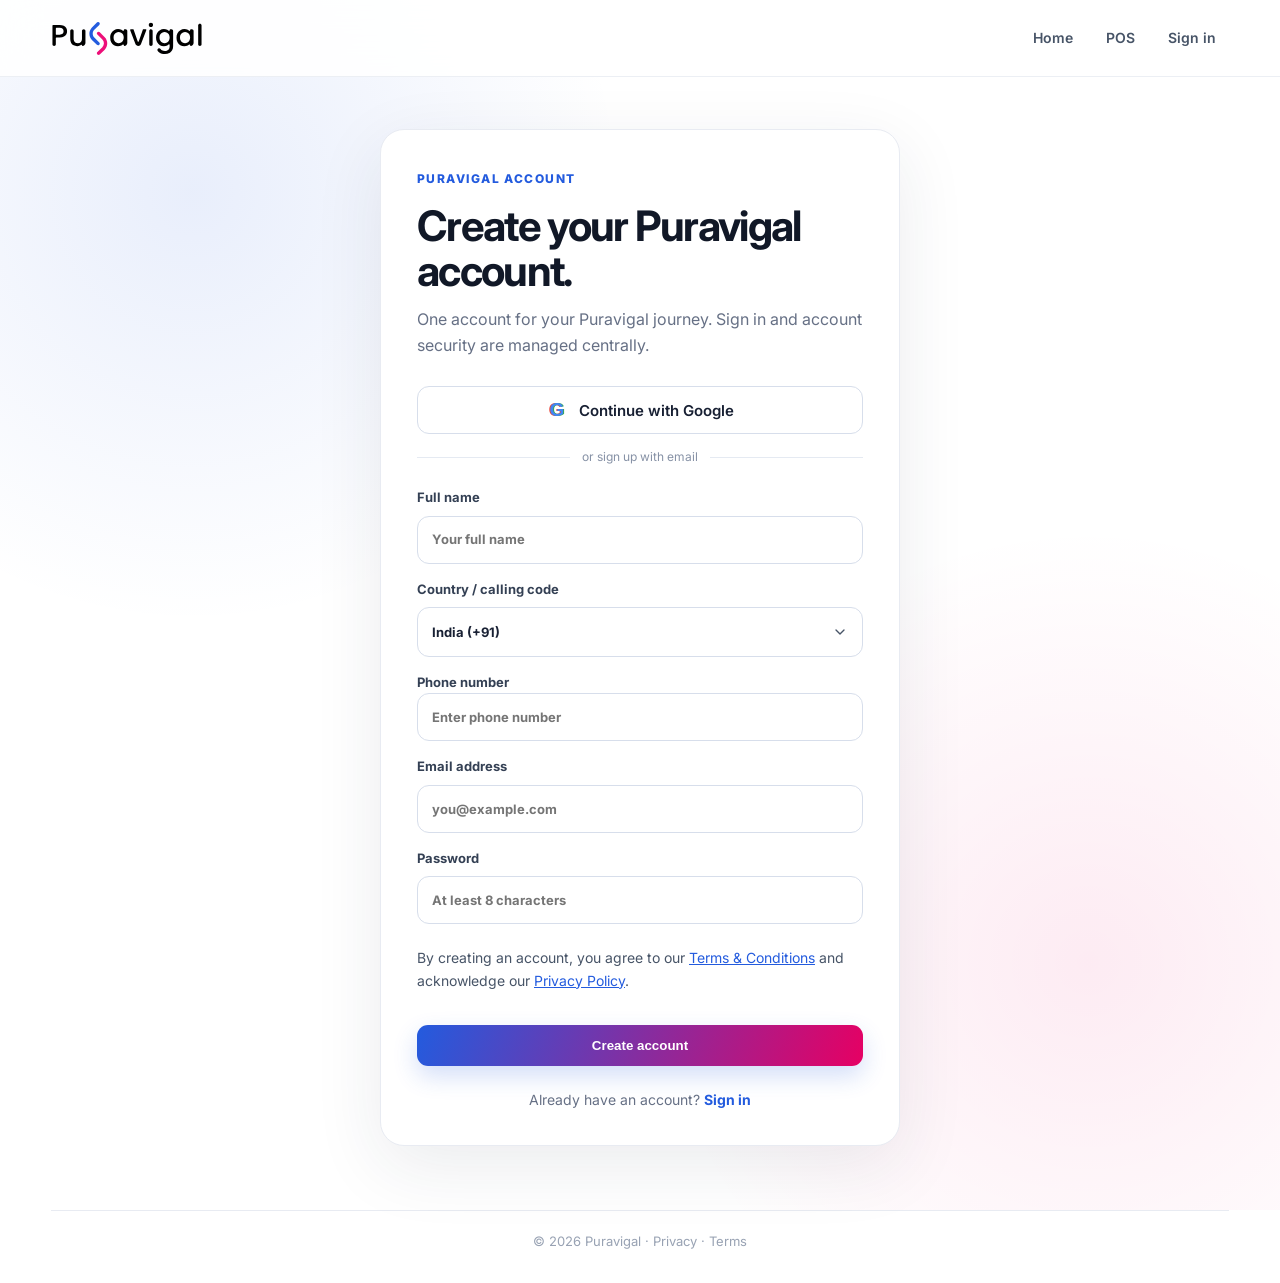
==== signup.html @ 96eb3c9d "initial commit" ====
<!doctype html>
<html lang="en-IN">
<head>
<meta charset="utf-8"><meta name="viewport" content="width=device-width,initial-scale=1">
<title>Create a Puravigal Account | Sign up</title>
<meta name="description" content="Create your Puravigal account to get started with Puravigal products.">
<meta name="robots" content="noindex,follow">
<link rel="canonical" href="https://www.puravigal.com/signup.html">
<link rel="icon" href="images/fav/favicon.ico"><link rel="stylesheet" href="css/site.css?v=20261017-signup-ui-4">
<style>
/* Signup form control consistency and accessible validation */
.auth-card #signup-form input:not([type="checkbox"]),
.auth-card #signup-form select,
.auth-card #verify-panel input:not([type="checkbox"]) {
  display:block;width:100%;max-width:100%;min-width:0;box-sizing:border-box;
  min-height:48px;padding:12px 14px;border:1px solid #d7deeb;border-radius:12px;
  background:#fff;color:#182033;font:inherit;line-height:1.4;
}
.auth-card #signup-form label:has(> input#phone-number){display:block;width:100%;min-width:0}.auth-card #signup-form label:has(> input#phone-number) input#phone-number{display:block!important;width:100%!important;max-width:100%!important;min-width:0!important;height:48px!important;min-height:48px!important;padding:12px 14px!important;border:1px solid #d7deeb!important;border-radius:12px!important;background:#fff!important;color:#182033!important;font:inherit!important;line-height:1.4!important;box-sizing:border-box!important;appearance:none;-webkit-appearance:none}
.auth-card #signup-form input[type="tel"] {appearance:none;-webkit-appearance:none;width:100%;height:48px;min-height:48px;padding:12px 14px;border:1px solid #d7deeb;border-radius:12px;font:inherit;box-sizing:border-box}
.auth-card #signup-form input:focus-visible,.auth-card #signup-form select:focus-visible,.auth-card #verify-panel input:focus-visible{outline:3px solid rgba(35,91,222,.2);outline-offset:1px;border-color:#235BDE}
.auth-card #signup-form input:invalid:not(:placeholder-shown){border-color:#d92d20}
.auth-card #signup-form .signup-legal-copy{font-size:14px;line-height:1.6;margin:8px 0 18px;color:#475467}.auth-card #signup-form .signup-legal-copy a{color:#235BDE;text-decoration:underline}
.auth-card #signup-form .check{display:flex;align-items:flex-start;gap:10px;line-height:1.55}
.auth-card #signup-form .check input[type="checkbox"]{flex:0 0 auto;width:17px;height:17px;margin-top:3px}
.auth-card #marketing-consent-row[hidden]{display:none!important}
.auth-card #form-message:empty{display:none}

/* Signup page layout and native dropdown repair */
.auth-shell{padding:52px 20px 64px!important;}
.auth-shell .auth-card{width:min(520px,100%)!important;max-width:520px!important;padding:34px 36px!important;border-radius:24px!important;}
.auth-card #signup-form{display:grid;gap:15px;width:100%;}
.auth-card #signup-form label{display:grid;gap:7px;width:100%;min-width:0;}
.auth-card #signup-form input:not([type="checkbox"]),
.auth-card #signup-form select,
.auth-card #verify-panel input{width:100%!important;max-width:100%!important;min-width:0!important;min-height:48px;box-sizing:border-box!important;}
.auth-card #signup-form select{
  display:block!important;height:50px!important;padding:12px 44px 12px 14px!important;
  border:1px solid #d7deeb!important;border-radius:12px!important;background-color:#fff!important;
  background-image:url("data:image/svg+xml,%3Csvg xmlns='http://www.w3.org/2000/svg' width='16' height='16' viewBox='0 0 24 24' fill='none' stroke='%23475467' stroke-width='2' stroke-linecap='round' stroke-linejoin='round'%3E%3Cpath d='m6 9 6 6 6-6'/%3E%3C/svg%3E")!important;
  background-repeat:no-repeat!important;background-position:right 14px center!important;background-size:16px 16px!important;
  appearance:none!important;-webkit-appearance:none!important;color:#182033!important;font:inherit!important;line-height:1.4!important;cursor:pointer;
}
.auth-card #signup-form select:focus-visible{outline:3px solid rgba(35,91,222,.2);outline-offset:1px;border-color:#235BDE!important;}
.auth-card #signup-form input:focus-visible,.auth-card #verify-panel input:focus-visible{outline:3px solid rgba(35,91,222,.2);outline-offset:1px;border-color:#235BDE!important;}
.auth-card #verify-panel{width:100%;min-width:0;}
.auth-card #verify-panel button{width:100%;min-height:48px;box-sizing:border-box;}
@media(max-width:600px){.auth-shell{padding:28px 14px 40px!important;}.auth-shell .auth-card{padding:26px 20px!important;border-radius:20px!important;}.auth-card h1{font-size:36px!important;}}


/* Signup async-action progress feedback */
.signup-loading-overlay{position:fixed;inset:0;z-index:10000;display:grid;place-items:center;padding:20px;background:rgba(13,25,45,.34);backdrop-filter:blur(3px)}
.signup-loading-card{display:flex;flex-direction:column;align-items:center;gap:12px;width:min(340px,100%);padding:28px 24px;border:1px solid #e5eaf4;border-radius:18px;background:#fff;box-shadow:0 24px 70px rgba(0,0,0,.18);text-align:center;color:#182033}
.signup-loading-card strong{font-size:16px;line-height:1.4}
.signup-loading-detail{font-size:13px;line-height:1.55;color:#667085}
.signup-spinner{display:inline-block;width:16px;height:16px;flex:0 0 16px;border:2px solid currentColor;border-right-color:transparent;border-radius:50%;animation:signup-spin .7s linear infinite;vertical-align:middle}
.signup-spinner-large{width:32px;height:32px;flex-basis:32px;border-width:3px;color:#315efb}
button[aria-busy="true"]{opacity:.88;cursor:wait}
button[aria-busy="true"] .signup-spinner{margin-right:9px}
@keyframes signup-spin{to{transform:rotate(360deg)}}
@media(prefers-reduced-motion:reduce){.signup-spinner{animation-duration:1.6s}}

.google-signup-wrap{display:grid;gap:13px;margin:18px 0 20px}.google-signup-button{display:flex;align-items:center;justify-content:center;gap:11px;width:100%;min-height:48px;padding:12px 16px;border:1px solid #d7deeb;border-radius:12px;background:#fff;color:#182033;font:inherit;font-weight:600;font-size:15px;line-height:1.3;text-decoration:none;box-sizing:border-box;transition:background .18s,border-color .18s}.google-signup-button:hover{background:#f8faff;border-color:#aebbd3}.google-signup-g{display:inline-flex;align-items:center;justify-content:center;width:22px;height:22px;font:800 19px Arial,sans-serif;color:#4285f4;text-shadow:1px 0 #34a853,-1px 0 #ea4335}.google-signup-divider{display:flex;align-items:center;gap:12px;color:#8792a6;font-size:12px}.google-signup-divider:before,.google-signup-divider:after{content:"";height:1px;flex:1;background:#e5eaf2}
</style>
</head>
<body class="auth-page">
<header class="site-header"><div class="container nav-wrap"><a class="brand" href="index.html"><img src="images/puravigal-black-logo.svg" alt="Puravigal" width="151"></a><nav><a href="index.html">Home</a><a href="pos/">POS</a><a href="https://accounts.puravigal.com/?mode=signin">Sign in</a></nav></div></header>
<main><section class="auth-shell"><div class="auth-card">
<span class="eyebrow">Puravigal account</span><h1 id="form-title">Create your Puravigal account.</h1>
<p class="auth-lead" id="form-description">One account for your Puravigal journey. Sign in and account security are managed centrally.</p>
<div id="form-message" role="status" aria-live="polite" class="form-note"></div>
<div class="google-signup-wrap">
<a class="google-signup-button" href="https://accounts.puravigal.com/?google_signup=1"><span class="google-signup-g" aria-hidden="true">G</span>Continue with Google</a>
<div class="google-signup-divider"><span>or sign up with email</span></div>
</div>
<form id="signup-form">
<label>Full name<input id="full-name" type="text" autocomplete="name" placeholder="Your full name" required minlength="2" maxlength="120"></label>
<label>Country / calling code<select id="country-code" autocomplete="tel-country-code" required><option value="+91" data-country="IN">India (+91)</option><option value="+1" data-country="US">United States (+1)</option><option value="+44" data-country="GB">United Kingdom (+44)</option><option value="+971" data-country="AE">United Arab Emirates (+971)</option><option value="+61" data-country="AU">Australia (+61)</option><option value="+65" data-country="SG">Singapore (+65)</option><option value="+60" data-country="MY">Malaysia (+60)</option><option value="+94" data-country="LK">Sri Lanka (+94)</option><option value="+880" data-country="BD">Bangladesh (+880)</option><option value="+977" data-country="NP">Nepal (+977)</option><option value="+966" data-country="SA">Saudi Arabia (+966)</option><option value="+974" data-country="QA">Qatar (+974)</option><option value="+49" data-country="DE">Germany (+49)</option><option value="+33" data-country="FR">France (+33)</option><option value="+81" data-country="JP">Japan (+81)</option><option value="+82" data-country="KR">South Korea (+82)</option><option value="+86" data-country="CN">China (+86)</option><option value="+27" data-country="ZA">South Africa (+27)</option></select></label>
<label>Phone number<input id="phone-number" type="tel" autocomplete="tel-national" inputmode="tel" placeholder="Enter phone number" required minlength="6" maxlength="18" pattern="[0-9 ()-]{6,18}"></label>
<label>Email address<input id="email" type="email" autocomplete="email" placeholder="you@example.com" required></label>
<label>Password<input id="password" type="password" autocomplete="new-password" placeholder="At least 8 characters" required minlength="8" maxlength="128"></label>
<p class="signup-legal-copy">By creating an account, you agree to our <a href="terms-and-conditions.html">Terms &amp; Conditions</a> and acknowledge our <a href="privacy-policy.html">Privacy Policy</a>.</p>
<label class="check" id="marketing-consent-row" hidden><input id="marketing-consent" type="checkbox"> Yes, I would like to receive marketing communications from Puravigal, its services, events and regional partners. This is optional and can be withdrawn at any time.</label>
<button class="btn primary auth-submit" type="submit" id="submit-button">Create account</button>
</form>
<div id="verify-panel" hidden>
<label>Email verification code<input id="otp" inputmode="numeric" autocomplete="one-time-code" maxlength="6" pattern="[0-9]{6}" placeholder="6-digit code" required></label>
<button class="btn primary auth-submit" id="verify-button" type="button">Verify email</button>
<button class="btn secondary auth-submit" id="resend-button" type="button">Resend code</button>
</div>
<p class="auth-switch">Already have an account? <a href="https://accounts.puravigal.com/?mode=signin">Sign in</a></p>
</div></section></main>
<footer><div class="container copyright">© 2026 Puravigal · <a href="privacy-policy.html">Privacy</a> · <a href="terms-and-conditions.html">Terms</a></div></footer>
<script>
(function(){
 const API="https://puravigal-accounts-api.onrender.com";
 const form=document.getElementById("signup-form"),msg=document.getElementById("form-message"),verify=document.getElementById("verify-panel"),submit=document.getElementById("submit-button");
 const email=document.getElementById("email"),country=document.getElementById("country-code"),phone=document.getElementById("phone-number");
 const marketingRow=document.getElementById("marketing-consent-row");
 const marketingCountries=new Set(["AT","BE","BG","HR","CY","CZ","DK","EE","FI","FR","DE","GR","HU","IS","IE","IT","LV","LI","LT","LU","MT","NL","NO","PL","PT","RO","SK","SI","ES","SE","GB"]);
 function updateCountryConsent(){const code=country.selectedOptions[0]?.dataset.country||"";marketingRow.hidden=!marketingCountries.has(code);if(marketingRow.hidden)document.getElementById("marketing-consent").checked=false;}
 country.addEventListener("change",updateCountryConsent);updateCountryConsent();
 email.addEventListener("input",()=>email.setCustomValidity(""));
 phone.addEventListener("input",()=>phone.setCustomValidity(""));
 function setLoading(button,label){
   if(button.dataset.loading==="1")return;
   button.dataset.loading="1";
   button.dataset.originalHtml=button.innerHTML;
   button.disabled=true;
   button.setAttribute("aria-busy","true");
   button.innerHTML='<span class="signup-spinner" aria-hidden="true"></span><span>'+label+'</span>';
   let overlay=document.getElementById("signup-loading-overlay");
   if(!overlay){
     overlay=document.createElement("div");overlay.id="signup-loading-overlay";overlay.className="signup-loading-overlay";
     overlay.setAttribute("role","status");overlay.setAttribute("aria-live","polite");
     overlay.innerHTML='<div class="signup-loading-card"><span class="signup-spinner signup-spinner-large" aria-hidden="true"></span><strong></strong><span class="signup-loading-detail">Please wait. This may take a few seconds.</span></div>';
     document.body.appendChild(overlay);
   }
   overlay.querySelector("strong").textContent=label;
 }
 function clearLoading(button){
   button.disabled=false;button.removeAttribute("aria-busy");button.dataset.loading="";
   if(button.dataset.originalHtml!==undefined){button.innerHTML=button.dataset.originalHtml;delete button.dataset.originalHtml;}
   document.getElementById("signup-loading-overlay")?.remove();
 }
 function note(text,error){
   msg.replaceChildren();
   msg.style.color=error?"#b42318":"#067647";
   if(error && /account with this email already exists/i.test(text)){
     msg.append(document.createTextNode("An account with this email already exists. "));
     const signIn=document.createElement("a");
     signIn.href="https://accounts.puravigal.com/?mode=signin";
     signIn.textContent="Sign in";
     const reset=document.createElement("a");
     reset.href="https://accounts.puravigal.com/?mode=reset";
     reset.textContent="reset your password";
     msg.append(signIn,document.createTextNode(" or "),reset,document.createTextNode("."));
     return;
   }
   msg.textContent=text;
 }
 // Clear stale success/error feedback as soon as the user edits the form.
 form.querySelectorAll("input,select").forEach(function(field){
   const clearMessage=function(){if(msg.textContent){msg.replaceChildren();msg.style.color="";}};
   field.addEventListener("input",clearMessage);
   field.addEventListener("change",clearMessage);
 });
 async function post(path,payload){const r=await fetch(API+path,{method:"POST",headers:{"Content-Type":"application/json"},body:JSON.stringify(payload)});const data=await r.json().catch(()=>({}));if(!r.ok)throw new Error((typeof data.error==="string"?data.error:data.error?.message)||data.message||"Something went wrong. Please try again.");return data;}
 form.addEventListener("submit",async e=>{e.preventDefault();
 phone.setCustomValidity("");const phoneDigits=phone.value.replace(/\D/g,"");
 if(!email.checkValidity()){email.reportValidity();return;}
 if(phoneDigits.length<6||phoneDigits.length>15){phone.setCustomValidity("Enter a valid phone number with 6–15 digits.");phone.reportValidity();return;}
 if(!form.reportValidity())return;
 setLoading(submit,"Creating your account…");try{await post("/api/auth/product-signup",{product:"puravigal",fullName:document.getElementById("full-name").value.trim(),countryCode:document.getElementById("country-code").value,countryName:document.getElementById("country-code").selectedOptions[0].textContent,phoneNumber:phone.value.trim(),marketingConsent:document.getElementById("marketing-consent").checked,email:email.value.trim(),password:document.getElementById("password").value});form.hidden=true;verify.hidden=false;document.getElementById("form-title").textContent="Verify your email";document.getElementById("form-description").textContent="Enter the 6-digit verification code sent to "+email.value.trim()+".";note("Verification code sent. Check your inbox and spam folder.");}catch(err){note(err.message,true);}finally{clearLoading(submit);}});
 document.getElementById("verify-button").addEventListener("click",async()=>{const b=document.getElementById("verify-button");setLoading(b,"Verifying your email…");try{await post("/api/auth/verify-email",{email:email.value.trim(),otp:document.getElementById("otp").value.trim()});note("Email verified. Continue to sign in.");window.location.replace("https://accounts.puravigal.com/?mode=signin&signup=complete");}catch(err){note(err.message,true);}finally{clearLoading(b);}});
 document.getElementById("resend-button").addEventListener("click",async()=>{const b=document.getElementById("resend-button");setLoading(b,"Sending verification code…");try{await post("/api/auth/resend-verification",{email:email.value.trim()});note("If verification is still needed, a new code has been sent.");}catch(err){note(err.message,true);}finally{clearLoading(b);}});
})();
</script>
</body></html>
---- css/site.css ----
@import url('https://fonts.googleapis.com/css2?family=Inter:wght@400;500;600;700;800&display=swap');
:root{--blue:#235BDE;--pink:#E60063;--ink:#111827;--muted:#667085;--line:#e8ebf2;--soft:#f8f9fc;--white:#fff;--gradient:linear-gradient(110deg,var(--blue),var(--pink));--shadow:0 18px 60px rgba(28,39,68,.08)}
*{box-sizing:border-box}html{scroll-behavior:smooth}body{margin:0;color:var(--ink);background:#fff;font-family:Inter,system-ui,sans-serif;line-height:1.65}a{color:inherit;text-decoration:none}img{max-width:100%;height:auto}.container{width:min(1180px,92%);margin:auto}.narrow{max-width:800px}.site-header{position:sticky;top:0;z-index:50;background:rgba(255,255,255,.88);backdrop-filter:blur(18px);border-bottom:1px solid rgba(232,235,242,.8)}.nav-wrap{min-height:76px;display:flex;align-items:center;justify-content:space-between;gap:30px}.brand img{display:block}.site-header nav{display:flex;align-items:center;gap:7px}.site-header nav a{padding:10px 13px;color:#475467;font-size:14px;font-weight:600}.site-header nav a:hover{color:var(--blue)}.nav-cta{background:var(--gradient)!important;color:#fff!important;border-radius:10px!important;padding:11px 17px!important}.menu-btn{display:none;border:1px solid var(--line);background:#fff;border-radius:9px;padding:9px 12px}.hero{padding:105px 0 75px;background:radial-gradient(circle at 82% 18%,rgba(35,91,222,.12),transparent 31%),radial-gradient(circle at 65% 80%,rgba(230,0,99,.07),transparent 25%),#fff}.hero-grid{display:grid;grid-template-columns:1.05fr .95fr;gap:70px;align-items:center}.eyebrow{display:inline-block;text-transform:uppercase;letter-spacing:.12em;font-size:12px;font-weight:800;color:var(--blue);margin:0 0 14px}.hero h1,.page-hero h1{font-size:clamp(44px,6vw,72px);line-height:1.05;letter-spacing:-.045em;margin:0 0 24px;max-width:760px}.lead{font-size:20px;color:#526071;max-width:700px}.actions{display:flex;gap:12px;flex-wrap:wrap;margin-top:30px}.btn{display:inline-flex;align-items:center;justify-content:center;padding:13px 20px;border-radius:11px;font-weight:700;border:1px solid transparent}.btn.primary{color:#fff;background:var(--gradient);box-shadow:0 10px 25px rgba(35,91,222,.2)}.btn.secondary{background:#fff;border-color:var(--line)}.btn.light{background:#fff;color:var(--ink)}.hero-note{display:flex;gap:20px;flex-wrap:wrap;margin-top:25px;color:#667085;font-size:13px}.hero-note span:before{content:'✓';color:var(--blue);font-weight:800;margin-right:6px}.hero-visual{padding:0;position:relative}.hero-visual img{display:block;width:100%;height:auto;filter:drop-shadow(0 24px 45px rgba(28,39,68,.08))}.visual-card{background:#fff;border:1px solid #e4e8f1;border-radius:24px;box-shadow:var(--shadow);overflow:hidden;transform:rotate(1deg)}.window-bar{height:42px;background:#f6f7fa;border-bottom:1px solid var(--line);display:flex;align-items:center;gap:6px;padding:0 17px}.window-bar i{width:8px;height:8px;border-radius:50%;background:#d8dce5}.dashboard{padding:30px}.dash-head{display:flex;justify-content:space-between;margin-bottom:24px;color:#667085}.dash-head strong{color:var(--ink)}.stat-row{display:grid;grid-template-columns:1fr 1fr;gap:14px}.stat-row div{padding:18px;border:1px solid var(--line);border-radius:14px}.stat-row small{display:block;color:#98a2b3;margin-bottom:4px}.stat-row b{font-size:24px}.bars{height:160px;display:flex;align-items:end;gap:10px;padding:20px 10px;border-bottom:1px solid var(--line)}.bars span{flex:1;border-radius:8px 8px 0 0;background:var(--gradient);opacity:.82}.bill-row{display:flex;justify-content:space-between;padding-top:18px;font-size:13px}.bill-row b{color:var(--blue)}.trust-strip{border-block:1px solid var(--line);background:#fff}.trust-strip .container{min-height:72px;display:flex;align-items:center;gap:30px;flex-wrap:wrap;color:#7a8495;font-size:13px}.trust-strip b{color:#344054}.section{padding:105px 0}.soft{background:var(--soft)}.section-head{max-width:760px;margin-bottom:45px}.section h2,.final-cta h2{font-size:clamp(34px,4vw,52px);line-height:1.12;letter-spacing:-.035em;margin:0 0 18px}.section-head p{color:var(--muted);font-size:18px}.product-grid{display:grid;grid-template-columns:repeat(3,1fr);gap:18px}.product-card,.use-grid>div{border:1px solid var(--line);border-radius:20px;padding:28px;background:#fff;box-shadow:0 8px 35px rgba(25,35,58,.04)}.product-card.featured{border-color:rgba(35,91,222,.28);box-shadow:0 18px 50px rgba(35,91,222,.09)}.product-top{display:flex;justify-content:space-between;align-items:center}.product-icon{width:42px;height:42px;border-radius:12px;background:var(--gradient);color:#fff;display:grid;place-items:center;font-weight:800}.status{font-size:12px;color:#147a55;background:#eaf8f1;padding:5px 9px;border-radius:99px}.status.muted{color:#667085;background:#f1f3f7}.product-card h3{font-size:26px;margin:24px 0 10px}.product-card p,.product-card li{color:var(--muted)}.product-card ul{padding-left:18px}.product-card>a{display:inline-block;color:var(--blue);font-weight:700;margin-top:18px}.split{display:grid;grid-template-columns:1fr 1fr;gap:90px;align-items:start}.feature-list{display:grid;gap:0}.feature-list div{padding:0 0 25px;margin-bottom:25px;border-bottom:1px solid var(--line)}.feature-list b{font-size:20px}.feature-list p{color:var(--muted);margin-bottom:0}.use-grid{display:grid;grid-template-columns:repeat(4,1fr);gap:16px}.use-grid b{display:block;font-size:18px;margin-bottom:7px}.use-grid span{color:var(--muted);font-size:14px}.faq{max-width:900px}.faq details{border-top:1px solid var(--line);padding:22px 0}.faq details:last-child{border-bottom:1px solid var(--line)}summary{cursor:pointer;font-weight:700;font-size:18px}.faq p{color:var(--muted);max-width:760px}.final-cta{padding:105px 0;background:var(--gradient);color:#fff}.final-cta .eyebrow{color:#fff;opacity:.8}.final-cta h2{max-width:800px}.final-cta p{max-width:650px;opacity:.88;font-size:18px}.page-hero{padding:100px 0 75px;background:linear-gradient(135deg,#f7f9ff,#fff)}.content-grid{display:grid;grid-template-columns:.8fr 1.2fr;gap:90px}.content-grid p,.legal p{color:var(--muted);font-size:17px}.legal{max-width:850px}.legal h2{font-size:25px;margin:42px 0 10px}.updated{color:#98a2b3;font-size:13px}.footer-grid{display:grid;grid-template-columns:2fr 1fr 1fr 1fr;gap:45px;padding:70px 0 50px}.footer-grid img{width:151px}.footer-grid p{color:var(--muted);max-width:320px}.footer-grid b{display:block;margin-bottom:15px}.footer-grid a{display:block;color:#667085;margin:9px 0;font-size:14px}.copyright{border-top:1px solid var(--line);padding:20px 0 30px;color:#98a2b3;font-size:13px;text-align:center}.auth-page{min-height:100vh;background:radial-gradient(circle at 15% 15%,rgba(35,91,222,.10),transparent 28%),radial-gradient(circle at 85% 75%,rgba(230,0,99,.08),transparent 30%),#fff}.auth-shell{min-height:calc(100vh - 150px);display:grid;place-items:center;padding:70px 20px}.auth-card{width:min(460px,100%);background:#fff;border:1px solid var(--line);border-radius:24px;padding:36px;box-shadow:0 20px 70px rgba(28,39,68,.09)}.auth-card h1{font-size:42px;line-height:1.08;letter-spacing:-.04em;margin:0 0 12px}.auth-lead{color:var(--muted);margin:0 0 28px}.auth-card form{display:grid;gap:17px}.auth-card label{display:grid;gap:7px;font-size:13px;font-weight:700;color:#344054}.auth-card input[type=email],.auth-card input[type=password],.auth-card input[type=text]{width:100%;padding:13px 14px;border:1px solid #dfe4ec;border-radius:11px;font:inherit;font-weight:400;outline:none;background:#fff}.auth-card input:focus{border-color:var(--blue);box-shadow:0 0 0 3px rgba(35,91,222,.10)}.auth-row{display:flex!important;align-items:center;justify-content:space-between;gap:12px}.auth-row a,.auth-switch a,.form-note a{color:var(--blue);font-weight:700}.check{display:flex!important;align-items:flex-start;gap:8px!important;font-weight:500!important}.check input{margin-top:4px}.auth-submit{width:100%;border:0;cursor:pointer}.auth-switch{text-align:center;color:var(--muted);font-size:14px;margin:22px 0 0}.form-note{text-align:center;color:#98a2b3;font-size:12px;margin:18px 0 0;line-height:1.55}.auth-page footer{background:#fff}@media(max-width:900px){.hero-grid,.split,.content-grid{grid-template-columns:1fr;gap:40px}.product-grid{grid-template-columns:1fr 1fr}.use-grid{grid-template-columns:1fr 1fr}.site-header nav{display:none}.menu-btn{display:block}.site-header nav.open{display:flex;position:absolute;top:76px;left:4%;right:4%;padding:14px;flex-direction:column;align-items:stretch;background:#fff;border:1px solid var(--line);border-radius:15px;box-shadow:var(--shadow)}.hero{padding-top:70px}.footer-grid{grid-template-columns:1fr 1fr}}@media(max-width:600px){.product-grid,.use-grid,.footer-grid{grid-template-columns:1fr}.section{padding:75px 0}.hero h1,.page-hero h1{font-size:43px}.lead{font-size:17px}.trust-strip .container{padding:18px 0}.dashboard{padding:20px}.hero-visual{padding:0}.footer-grid{gap:25px}}

/* Puravigal product theme */
.pos-site{--product:#6b52d9;--product-deep:#5140b8;--product-soft:#f3f0ff;--product-line:#ded8f7;--product-gradient:linear-gradient(110deg,#4b66e8,#7a4fd4)}
.product-header{position:sticky;top:0;z-index:60;background:rgba(255,255,255,.94);backdrop-filter:blur(18px);border-bottom:1px solid var(--product-line)}
.product-nav{min-height:76px;display:flex;align-items:center;justify-content:space-between;gap:28px}
.product-brand{display:flex;align-items:center;gap:10px;font-weight:800;font-size:17px;color:#182033}
.product-brand img{display:block;width:151px;height:auto}
.product-brand span{border-left:1px solid #d9dce6;padding-left:11px;color:var(--product);font-size:16px}
.product-header nav{display:flex;align-items:center;gap:5px}
.product-header nav a{padding:10px 12px;color:#4b5568;font-size:14px;font-weight:650}
.product-header nav a:hover{color:var(--product)}

/* POS business-type dropdown: hover/focus on desktop, tap on mobile. */
.pos-nav-dropdown{position:relative;display:flex;align-items:center}
.pos-dropdown-trigger{display:inline-flex;align-items:center;gap:7px;white-space:nowrap}
.dropdown-chevron{display:inline-block;flex:0 0 8px;width:8px;height:8px;margin:0 1px 4px 2px;border-right:2px solid currentColor;border-bottom:2px solid currentColor;font-size:0;line-height:0;transform:rotate(45deg);transition:transform .18s ease}
.pos-nav-dropdown:hover .dropdown-chevron,.pos-nav-dropdown:focus-within .dropdown-chevron,.pos-nav-dropdown.is-open .dropdown-chevron{transform:rotate(225deg)}
.pos-dropdown-menu{position:absolute;z-index:1000;top:calc(100% + 10px);left:0;display:none;min-width:230px;padding:8px;background:#fff;border:1px solid var(--line);border-radius:15px;box-shadow:0 18px 45px rgba(24,32,51,.14)}
.pos-dropdown-menu::before{content:"";position:absolute;left:0;right:0;top:-12px;height:12px}
.pos-nav-dropdown:hover .pos-dropdown-menu,.pos-nav-dropdown:focus-within .pos-dropdown-menu,.pos-nav-dropdown.is-open .pos-dropdown-menu{display:block}
.product-header .pos-dropdown-menu a{display:flex;align-items:center;padding:11px 13px;border-radius:9px;color:#4b5568;font-size:14px;font-weight:650;white-space:nowrap}
.product-header .pos-dropdown-menu a:hover,.product-header .pos-dropdown-menu a:focus-visible{background:#f2f4ff;color:var(--product);outline:none}
.pos-dropdown-menu a[aria-current="page"]{background:#f2f4ff;color:var(--product)}
@media(max-width:900px){
 .product-header nav.open{display:flex;flex-direction:column;align-items:stretch;gap:4px}
 .product-header nav .pos-nav-dropdown{display:block;width:100%}
 .product-header nav .pos-dropdown-trigger{width:100%;justify-content:space-between}
 .product-header nav .pos-dropdown-menu{position:static;min-width:0;margin:4px 0 8px;box-shadow:none;border-radius:12px;background:#f8f9ff}
 .product-header nav .pos-dropdown-menu::before{display:none}
 .product-header nav .pos-nav-dropdown:not(.is-open) .pos-dropdown-menu{display:none}
 .product-header nav .pos-nav-dropdown.is-open .pos-dropdown-menu{display:block}
}
.product-nav-cta{background:var(--product-gradient)!important;color:#fff!important;border-radius:10px!important}
.product-hero{padding:100px 0 85px;background:radial-gradient(circle at 75% 20%,rgba(107,82,217,.18),transparent 32%),radial-gradient(circle at 88% 82%,rgba(75,102,232,.10),transparent 30%),#fff}
.product-hero-copy{max-width:900px}
.product-hero h1{font-size:clamp(46px,6vw,76px);line-height:1.04;letter-spacing:-.05em;margin:0 0 24px}
.product-hero .eyebrow,.pos-site .eyebrow{color:var(--product)}
.product-btn{color:#fff!important;background:var(--product-gradient)!important;box-shadow:0 12px 30px rgba(91,76,202,.22)}
.product-outline{background:#fff!important;border:1px solid var(--product-line)!important;color:var(--product)!important}
.pos-site .section-head .eyebrow{color:var(--product)}
.pos-site .product-card.featured{border-color:var(--product-line);box-shadow:0 18px 55px rgba(91,76,202,.10)}
.pos-site .product-icon{background:var(--product-gradient)}
.pos-site .status{color:#176b55;background:#eaf8f1}
.pos-site .industry-link,.pos-site .product-card>a{color:var(--product);font-weight:750}
.pos-site .hero-note span:before{color:var(--product)}
.pos-site .auth-card{border-color:var(--product-line);box-shadow:0 22px 75px rgba(75,63,150,.12)}
.pos-site .auth-card input:focus,.pos-site .auth-card select:focus{border-color:var(--product);box-shadow:0 0 0 3px rgba(107,82,217,.11)}
.pos-site .auth-card select{width:100%;padding:13px 14px;border:1px solid #dfe4ec;border-radius:11px;font:inherit;background:#fff;color:#344054}
.pos-site .auth-switch a,.pos-site .form-note a{color:var(--product)}
@media(max-width:900px){.product-header nav{display:none}.product-nav{min-height:68px}.product-menu-btn{display:inline-flex;align-items:center;justify-content:center;width:44px;height:42px;padding:0;font-size:0;border:1px solid var(--product-line);border-radius:11px;background:#fff;color:var(--product)}.product-menu-btn::before{content:"";width:18px;height:12px;background:linear-gradient(to bottom,var(--product) 0 2px,transparent 2px 5px,var(--product) 5px 7px,transparent 7px 10px,var(--product) 10px 12px);display:block}}
.pos-screen-showcase{display:block;width:100%;height:auto;border:1px solid var(--product-line);border-radius:28px;box-shadow:0 25px 70px rgba(67,57,130,.12)}.product-auth .eyebrow{color:var(--product)}
/* Puravigal visual system v2 */
.center{text-align:center}.center .lead{margin-left:auto;margin-right:auto}
.site-header .brand img,.footer-grid>div:first-child>img{height:33px;object-fit:contain}
.footer-grid{grid-template-columns:2fr 1fr 1fr 1fr 1fr;align-items:start}.product-footer{grid-template-columns:minmax(210px,1.8fr) repeat(3,minmax(125px,1fr)) minmax(190px,1.35fr);align-items:start}.footer-grid>div{min-width:0}.footer-grid b{font-size:13px;text-transform:uppercase;letter-spacing:.08em;color:#344054}.social-links{display:flex;gap:9px;margin-top:16px}.social-links a{width:36px!important;height:36px;display:grid!important;place-items:center;border:1px solid var(--line);border-radius:10px;background:#fff;margin:0!important}.social-links img{width:17px;height:17px;object-fit:contain}

/* Keep the POS footer aligned with the main Puravigal footer. */
.product-footer{grid-template-columns:minmax(205px,1.7fr) minmax(105px,.8fr) minmax(150px,1.05fr) minmax(145px,1fr) minmax(245px,1.55fr);column-gap:28px;row-gap:28px}
.product-footer .social-footer{min-width:0}
.product-footer .social-links{display:flex;flex-wrap:nowrap;align-items:center;gap:8px;margin-top:16px}
.product-footer .social-links a{flex:0 0 36px}
.product-footer .social-links a:hover,.product-footer .social-links a:focus-visible{border-color:var(--blue);box-shadow:0 0 0 3px rgba(49,91,230,.1);outline:none;transform:translateY(-1px)}
.product-footer .social-links a[data-social-placeholder]{opacity:1;cursor:pointer}
.product-footer .social-links a[data-social-placeholder] img{opacity:1;filter:none}
@media(max-width:1050px){.product-footer{grid-template-columns:repeat(3,minmax(0,1fr))}.product-footer>div:first-child{grid-column:span 2}.product-footer .social-footer{grid-column:span 1}.product-footer .social-links{flex-wrap:wrap}}
@media(max-width:680px){.product-footer{grid-template-columns:repeat(2,minmax(0,1fr));column-gap:22px;row-gap:28px}.product-footer>div:first-child{grid-column:1/-1}.product-footer .social-footer{grid-column:1/-1}.product-footer .social-links{flex-wrap:wrap}.product-footer .social-links a{flex-basis:36px}}
.social-text{font-weight:800;font-size:14px;color:#344054}
.platform-industry-grid{display:grid;grid-template-columns:repeat(3,1fr);gap:20px}.platform-industry-card{border:1px solid var(--line);border-radius:24px;overflow:hidden;background:#fff;box-shadow:0 12px 45px rgba(25,35,58,.045);transition:transform .2s ease,box-shadow .2s ease}.platform-industry-card:hover{transform:translateY(-4px);box-shadow:0 20px 60px rgba(25,35,58,.09)}.platform-industry-card>img{display:block;width:100%;height:auto}.platform-industry-content{display:flex;gap:14px;padding:22px 24px 25px}.category-icon{width:42px;height:42px;flex:0 0 42px;display:grid;place-items:center;border-radius:12px;background:linear-gradient(135deg,#eef2ff,#fcebf4);color:var(--blue);font-size:20px;font-weight:800}.platform-industry-content h3{font-size:22px;margin:8px 0 7px}.platform-industry-content p{color:var(--muted);margin:0;font-size:14px}
.pricing-hero{padding:105px 0 55px;background:radial-gradient(circle at 50% 0,rgba(107,82,217,.15),transparent 42%),#fff}.pricing-note{display:flex;justify-content:center;gap:22px;flex-wrap:wrap;margin-top:26px;color:#667085;font-size:13px}.pricing-section{padding-top:55px}.billing-switch{width:max-content;margin:0 auto 36px;padding:5px;border:1px solid var(--product-line);border-radius:13px;background:#f7f5ff;display:flex;gap:4px}.billing-switch button{border:0;background:transparent;border-radius:9px;padding:10px 17px;font:inherit;font-size:13px;font-weight:750;color:#667085;cursor:pointer}.billing-switch button.active{background:#fff;color:var(--product);box-shadow:0 4px 15px rgba(75,63,150,.08)}.billing-switch button span{font-size:10px;margin-left:5px;color:#198754}.pricing-grid{max-width:920px;margin:auto;display:grid;grid-template-columns:1fr 1.08fr;gap:20px;align-items:stretch}.price-card{position:relative;border:1px solid var(--product-line);border-radius:26px;background:#fff;padding:36px;box-shadow:0 15px 55px rgba(75,63,150,.07)}.standard-card{background:linear-gradient(180deg,#fbfaff,#fff);border:2px solid #8a78df;box-shadow:0 24px 75px rgba(81,64,184,.16)}.popular-badge{position:absolute;top:18px;right:18px;background:var(--product-gradient);color:#fff;font-size:11px;font-weight:800;padding:7px 10px;border-radius:99px}.price-icon{width:48px;height:48px;border-radius:14px;background:#f1efff;color:var(--product);display:grid;place-items:center;font-weight:850;font-size:20px;margin-bottom:18px}.price-icon.filled{background:var(--product-gradient);color:#fff}.price-kicker{text-transform:uppercase;letter-spacing:.11em;font-size:11px;font-weight:800;color:var(--product)}.price-card h2{font-size:30px;letter-spacing:-.03em;margin:9px 0 8px}.price-desc{color:var(--muted);min-height:47px}.price-value{display:flex;align-items:baseline;gap:2px;margin:24px 0 3px}.price-value strong{font-size:52px;line-height:1;letter-spacing:-.06em}.price-value>span{font-size:23px;font-weight:800}.price-value small{font-size:13px;color:#667085}.price-period{font-size:12px;color:#98a2b3;min-height:19px}.price-save{font-size:12px;color:#198754;min-height:19px}.price-card ul{list-style:none;padding:12px 0 8px;margin:0;border-top:1px solid var(--line)}.price-card li{position:relative;padding:9px 0 9px 24px;color:#475467;font-size:14px}.price-card li:before{content:'✓';position:absolute;left:0;color:var(--product);font-weight:900}.btn.full{width:100%;margin-top:18px}.price-footnote{text-align:center;color:#667085;font-size:13px;margin-top:24px}.price-footnote a{color:var(--product);font-weight:750}
.product-hero-grid{display:grid;grid-template-columns:1fr .9fr;gap:65px;align-items:center}.feature-hero-art img{display:block;width:100%;filter:drop-shadow(0 24px 55px rgba(75,63,150,.12))}.feature-intro{padding:0 0 70px}.feature-pills{display:flex;justify-content:center;gap:8px;flex-wrap:wrap}.feature-pills span{border:1px solid var(--product-line);border-radius:99px;padding:9px 13px;background:#fff;color:#5e6375;font-size:12px;font-weight:700}.feature-pills i{font-style:normal;color:var(--product);margin-right:6px}.feature-story{padding:110px 0;background:#fff}.feature-story.alt{background:#faf9ff}.feature-row{display:grid;grid-template-columns:1fr 1fr;gap:90px;align-items:center}.feature-copy{max-width:560px}.feature-number{font-size:12px;font-weight:850;color:var(--product);letter-spacing:.12em}.feature-icon{width:52px;height:52px;border-radius:15px;background:var(--product-gradient);color:#fff;display:grid;place-items:center;font-weight:850;font-size:22px;margin:16px 0 18px;box-shadow:0 12px 25px rgba(91,76,202,.2)}.feature-copy h2{font-size:clamp(32px,4vw,49px);line-height:1.1;letter-spacing:-.04em;margin:0 0 18px}.feature-copy p{font-size:17px;color:var(--muted);line-height:1.75}.feature-media{padding:18px}.feature-media img{display:block;width:100%;height:auto;filter:drop-shadow(0 24px 50px rgba(75,63,150,.12))}.check-list{list-style:none;padding:0;margin:24px 0}.check-list li{position:relative;padding:7px 0 7px 28px;color:#475467;font-size:14px}.check-list li:before{content:'✓';position:absolute;left:0;top:7px;color:var(--product);font-weight:900}.text-link{color:var(--product);font-weight:800}.feature-grid-section{padding:110px 0;background:#f7f7fb}.feature-mini-grid{display:grid;grid-template-columns:repeat(3,1fr);gap:16px}.feature-mini-grid>div{background:#fff;border:1px solid var(--line);border-radius:18px;padding:24px}.feature-mini-grid b{display:block;font-size:17px;margin-bottom:7px}.feature-mini-grid span{font-size:14px;color:var(--muted)}
.industry-section{padding:110px 0;background:#fff}.industry-grid{display:grid;grid-template-columns:repeat(2,1fr);gap:22px}.industry-card{border:1px solid var(--product-line);border-radius:25px;overflow:hidden;background:#fff;box-shadow:0 12px 45px rgba(25,35,58,.05);transition:transform .2s ease,box-shadow .2s ease}.industry-card:hover{transform:translateY(-5px);box-shadow:0 22px 65px rgba(75,63,150,.12)}.industry-card>img{display:block;width:100%;height:auto;background:#f8f7ff}.industry-body{display:flex;gap:15px;padding:22px}.industry-icon{width:42px;height:42px;flex:0 0 42px;border-radius:12px;background:#f0edff;color:var(--product);display:grid;place-items:center;font-weight:900}.industry-body h3{font-size:24px;margin:0 0 7px}.industry-body p{color:var(--muted);font-size:14px;margin:0 0 13px}.industry-link{color:var(--product);font-weight:800;font-size:13px}
.product-footer .product-brand{margin-bottom:14px}.product-footer .product-brand img{width:151px}.product-footer p{margin-top:0}
@media(max-width:900px){.platform-industry-grid,.feature-mini-grid{grid-template-columns:1fr 1fr}.pricing-grid,.product-hero-grid,.feature-row,.industry-grid{grid-template-columns:1fr;gap:35px}.feature-row{gap:45px}.feature-story.alt .feature-media{order:2}.feature-story.alt .feature-copy{order:1}.footer-grid{grid-template-columns:1fr 1fr}.product-hero-grid .feature-hero-art{order:-1}.feature-pills{justify-content:flex-start}}
@media(max-width:600px){.platform-industry-grid,.feature-mini-grid,.footer-grid{grid-template-columns:1fr}.price-card{padding:27px}.billing-switch{width:100%;justify-content:center}.billing-switch button{flex:1}.feature-story{padding:78px 0}.feature-row{gap:25px}.feature-copy h2{font-size:34px}.industry-section{padding:75px 0}.product-hero-grid{gap:20px}.pricing-hero{padding-top:75px}}
@media(max-width:900px){.product-header nav{display:flex;max-width:62vw;overflow-x:auto;white-space:nowrap;scrollbar-width:none}.product-header nav::-webkit-scrollbar{display:none}.product-header nav a{flex:0 0 auto;padding:9px 10px}.product-header .product-nav{gap:12px}.product-nav-cta{display:none!important}}
/* 2026 visual refinement — Puravigal main site + POS */
.gradient-text{background:var(--gradient);-webkit-background-clip:text;background-clip:text;color:transparent}
.hero-home .hero-visual{transform:translateY(4px)}
.hero-home .hero-visual:after{content:"";position:absolute;inset:12% 5% 3%;z-index:-1;background:linear-gradient(135deg,rgba(35,91,222,.14),rgba(230,0,99,.08));filter:blur(34px);border-radius:50%}
.trust-row{min-height:78px;display:flex;align-items:center;gap:25px;flex-wrap:wrap}
.trust-label{font-size:12px;text-transform:uppercase;letter-spacing:.12em;font-weight:800;color:#98a2b3;margin-right:8px}
.trust-item{display:inline-flex;align-items:center;gap:8px;font-weight:700;color:#344054;font-size:14px}
.mini-icon{font-style:normal;width:27px;height:27px;border-radius:8px;display:grid;place-items:center;background:#f1f3f9;color:var(--blue);font-size:12px}
.product-spotlight{background:linear-gradient(180deg,#fff 0%,#fbfcff 100%);overflow:hidden}
.product-spotlight .section-head{max-width:830px}
.first-product{display:grid;grid-template-columns:.88fr 1.12fr;gap:30px;align-items:stretch;border:1px solid #e2e6f0;border-radius:32px;background:#fff;box-shadow:0 28px 90px rgba(35,91,222,.10);overflow:hidden}
.first-product-copy{padding:52px 48px 48px;position:relative;background:radial-gradient(circle at 0 0,rgba(35,91,222,.08),transparent 38%),#fff}
.product-lockup{display:inline-flex;align-items:center;gap:12px;margin-bottom:18px}
.product-lockup img{width:145px;height:auto}
.product-lockup span{font-size:19px;font-weight:800;color:#5b4ac9;border-left:1px solid #d9dce6;padding-left:12px}
.first-product-copy .status{display:inline-block;margin-left:5px;vertical-align:top}
.first-product-copy h3{font-size:clamp(31px,3.4vw,50px);line-height:1.08;letter-spacing:-.045em;margin:30px 0 18px;max-width:600px}
.first-product-copy h3 strong{font-weight:800;color:#5140b8}
.first-product-copy>p{font-size:17px;line-height:1.75;color:var(--muted);max-width:560px}
.product-points{display:grid;grid-template-columns:1fr 1fr;gap:11px;margin:28px 0 30px}
.product-points span{border:1px solid var(--line);border-radius:12px;padding:11px 13px;color:#475467;font-size:13px;font-weight:700}
.product-points b{color:#6b52d9;margin-right:6px}
.first-product-visual{position:relative;min-height:530px;background:radial-gradient(circle at 75% 20%,rgba(107,82,217,.22),transparent 34%),linear-gradient(135deg,#f4f1ff,#eef2ff);display:flex;align-items:center;justify-content:center;padding:40px 20px 25px}
.first-product-visual:before{content:"";position:absolute;width:76%;height:58%;background:rgba(255,255,255,.64);border-radius:50%;filter:blur(1px)}
.first-product-visual img{position:relative;width:96%;filter:drop-shadow(0 25px 32px rgba(39,37,78,.18));transform:rotate(-1.2deg)}
.floating-chip{position:absolute;z-index:2;padding:10px 14px;border-radius:13px;background:#fff;border:1px solid #e4e5ef;box-shadow:0 14px 32px rgba(37,41,70,.12);font-size:12px;font-weight:800;color:#344054}
.floating-chip i{font-style:normal;display:inline-grid;place-items:center;width:24px;height:24px;border-radius:8px;background:#f1efff;color:#5b4ac9;margin-right:7px}
.chip-one{left:24px;top:52px}.chip-two{right:25px;bottom:50px}
.platform-story{background:#f7f8fc}
.platform-grid{display:grid;grid-template-columns:1.1fr .9fr;gap:80px;align-items:center}
.platform-message{max-width:700px}
.platform-message h2{font-size:clamp(38px,4.5vw,60px);line-height:1.08;letter-spacing:-.045em;margin:0 0 22px}
.platform-message p{font-size:18px;color:var(--muted);max-width:650px}
.story-dots{display:flex;gap:8px;margin-top:30px}
.story-dots span{width:7px;height:7px;border-radius:50%;background:#cfd5e2}.story-dots span:first-child{width:32px;border-radius:99px;background:var(--gradient)}
.story-stack{display:grid;gap:12px}
.story-stack>div{display:grid;grid-template-columns:52px 1fr;gap:14px;align-items:center;padding:21px;border:1px solid #e4e7ef;background:#fff;border-radius:17px;box-shadow:0 10px 35px rgba(30,40,65,.04)}
.story-stack b{font-size:17px}.story-stack p{grid-column:2;margin:2px 0 0;color:var(--muted);font-size:14px}.story-icon{grid-row:1/3;width:45px;height:45px;border-radius:13px;background:var(--gradient);color:#fff;display:grid;place-items:center;font-style:normal;font-size:12px;font-weight:800}
.business-showcase{padding-top:90px}
.business-grid{display:grid;grid-template-columns:repeat(3,1fr);gap:17px}
.business-card{position:relative;min-height:325px;padding:26px;border:1px solid var(--line);border-radius:22px;background:#fff;overflow:hidden;transition:.25s ease;box-shadow:0 8px 35px rgba(25,35,58,.035)}
.business-card:hover{transform:translateY(-5px);border-color:#d5d9e5;box-shadow:0 20px 50px rgba(25,35,58,.10)}
.business-card img{position:absolute;right:-15px;top:5px;width:62%;height:175px;object-fit:contain;object-position:right top;opacity:.98}
.business-icon{position:relative;display:grid;place-items:center;width:42px;height:42px;border-radius:12px;background:#f2f0ff;color:#5b4ac9;font-size:17px;font-style:normal;font-weight:800}
.business-card div{position:absolute;left:26px;right:26px;bottom:54px}.business-card h3{font-size:22px;margin:0 0 6px}.business-card p{color:var(--muted);font-size:14px;margin:0;max-width:270px}.business-card>b{position:absolute;left:26px;bottom:22px;color:var(--blue);font-size:13px}
.why-story .section-head{max-width:650px}.why-grid{display:grid;grid-template-columns:repeat(3,1fr);gap:17px}.why-card{background:#fff;border:1px solid var(--line);border-radius:20px;padding:30px}.why-card>span{font-size:12px;font-weight:800;color:var(--blue)}.why-card h3{font-size:21px;margin:22px 0 9px}.why-card p{color:var(--muted);margin:0}
.faq-section{padding-bottom:115px}
.pos-site .product-brand{white-space:nowrap}
.pos-site .product-brand span{letter-spacing:-.01em}
.product-footer .product-brand{width:max-content;max-width:100%}
.product-footer .product-brand img{width:145px;flex:0 0 auto}
.product-footer .product-brand span{line-height:1.2}
.product-footer>div:first-child{min-width:0}
.pos-home-hero{padding-bottom:70px}
.pos-home-hero .product-hero-grid{align-items:center}
.pos-hero-panel{min-height:455px;border:1px solid var(--product-line);border-radius:28px;background:linear-gradient(145deg,#f7f4ff,#eef2ff);padding:30px;box-shadow:0 30px 90px rgba(81,64,184,.12);position:relative;overflow:hidden}
.pos-hero-panel:before{content:"";position:absolute;width:310px;height:310px;right:-90px;top:-80px;border-radius:50%;background:rgba(107,82,217,.14)}
.panel-badge{position:relative;font-size:11px;letter-spacing:.14em;font-weight:900;color:#5d4bc8;margin-bottom:44px}
.panel-stat{position:relative;background:#fff;border:1px solid #e7e5f0;border-radius:18px;padding:22px;box-shadow:0 12px 30px rgba(44,40,82,.06)}
.panel-stat span{display:block;font-size:12px;color:#98a2b3}.panel-stat strong{display:block;font-size:35px;letter-spacing:-.04em;margin:7px 0}.panel-stat small{color:#147a55;font-weight:700}
.panel-bars{height:175px;display:flex;align-items:end;gap:10px;padding:24px 12px 10px}.panel-bars i{flex:1;display:block;border-radius:8px 8px 3px 3px;background:var(--product-gradient);opacity:.88}
.panel-foot{display:flex;justify-content:space-between;color:#667085;font-size:12px;border-top:1px solid #e4e7ef;padding-top:16px}
.pos-product-band{padding-top:55px}
.pos-band{position:relative;min-height:520px;border-radius:30px;overflow:hidden;background:#f5f6fb;border:1px solid #e5e8f0;display:grid;grid-template-columns:.85fr 1.15fr;align-items:center}
.pos-band-copy{position:relative;z-index:2;padding:58px 20px 58px 55px}
.pos-band-copy h2{font-size:clamp(34px,4vw,52px);line-height:1.08;letter-spacing:-.04em;margin:0 0 18px;max-width:600px}.pos-band-copy>p{font-size:17px;color:var(--muted);max-width:520px}
.workflow-points{display:flex;gap:9px;flex-wrap:wrap;margin-top:28px}.workflow-points span{background:#fff;border:1px solid #e4e7ef;border-radius:99px;padding:9px 12px;font-size:12px;font-weight:800}.workflow-points i{font-style:normal;color:#5b4ac9;margin-right:5px}
.pos-band-screen{align-self:stretch;display:flex;align-items:center;justify-content:flex-end;padding:20px 0 20px 20px;position:relative}.pos-band-screen:before{content:"";position:absolute;inset:13% -10% 12% 5%;background:radial-gradient(circle,rgba(107,82,217,.20),transparent 65%)}.pos-band-screen img{position:relative;width:100%;filter:drop-shadow(0 25px 30px rgba(32,39,75,.14));transform:translateX(6%) rotate(-1deg)}
.pos-about .section-head{max-width:880px}.pos-principles{display:grid;grid-template-columns:repeat(3,1fr);gap:16px}.pos-principles>div{padding:28px;border:1px solid var(--product-line);border-radius:20px;background:#fff}.pos-principles span{display:inline-grid;place-items:center;width:32px;height:32px;border-radius:9px;background:var(--product-soft);color:var(--product);font-size:11px;font-weight:900}.pos-principles h3{font-size:21px;margin:20px 0 7px}.pos-principles p{color:var(--muted);margin:0}
.pos-capability-grid{display:grid;grid-template-columns:repeat(3,1fr);gap:15px}.pos-capability-grid a{padding:26px;border:1px solid var(--line);border-radius:18px;background:#fff;transition:.2s}.pos-capability-grid a:hover{transform:translateY(-3px);border-color:var(--product-line);box-shadow:0 15px 35px rgba(81,64,184,.08)}.pos-capability-grid span{display:grid;place-items:center;width:40px;height:40px;border-radius:11px;background:var(--product-soft);color:var(--product);font-weight:900;margin-bottom:18px}.pos-capability-grid b{display:block;font-size:17px}.pos-capability-grid small{display:block;color:var(--muted);font-size:13px;line-height:1.6;margin-top:6px}
.industry-strip{display:grid;grid-template-columns:repeat(6,1fr);gap:12px}.industry-strip a{background:#fff;border:1px solid var(--line);border-radius:17px;padding:15px;text-align:center;transition:.2s}.industry-strip a:hover{transform:translateY(-3px);border-color:var(--product-line)}.industry-strip img{height:78px;width:100%;object-fit:contain}.industry-strip b{display:block;font-size:13px;margin-top:7px}.industry-strip small{color:#98a2b3;font-size:11px}
.closing-points{display:grid;gap:12px}.closing-points>div{padding:20px 22px;border:1px solid var(--product-line);background:var(--product-soft);border-radius:16px}.closing-points b{display:block}.closing-points span{color:var(--muted);font-size:13px}
.feature-detail-grid>div{position:relative;padding:25px 22px 24px 70px!important}.feature-detail-grid i{position:absolute;left:20px;top:24px;width:34px;height:34px;border-radius:10px;display:grid;place-items:center;background:var(--product-soft);color:var(--product);font-style:normal;font-weight:800}.feature-detail-grid b{display:block;margin-bottom:5px}.feature-detail-grid span{display:block;color:var(--muted);font-size:13px}
.pos-resource-hero{background:radial-gradient(circle at 75% 25%,rgba(107,82,217,.16),transparent 30%),linear-gradient(135deg,#f7f5ff,#fff)}
.resource-grid{display:grid;grid-template-columns:repeat(3,minmax(0,1fr));gap:16px}.resource-card{display:flex;flex-direction:column;align-items:flex-start;border:1px solid var(--line);border-radius:22px;background:#fff;padding:30px;min-height:280px;transition:.2s;box-shadow:0 8px 35px rgba(25,35,58,.04)}.resource-card:hover{transform:translateY(-4px);box-shadow:0 20px 50px rgba(25,35,58,.08)}.resource-card.featured{background:linear-gradient(145deg,#f8f6ff,#fff);border-color:var(--product-line)}.resource-icon{display:grid;place-items:center;width:44px;height:44px;border-radius:12px;background:var(--product-soft);color:var(--product);font-size:12px;font-weight:900;margin-bottom:18px}.resource-card h2{font-size:25px;line-height:1.15;letter-spacing:-.03em;margin:20px 0 10px}.resource-card p{color:var(--muted);font-size:14px}.resource-card>b{display:block;color:var(--product);font-size:13px;margin-top:25px}
@media(max-width:1000px){.first-product,.platform-grid,.pos-band{grid-template-columns:1fr}.first-product-visual{min-height:430px}.business-grid{grid-template-columns:1fr 1fr}.why-grid{grid-template-columns:1fr 1fr}.industry-strip{grid-template-columns:repeat(3,1fr)}.pos-capability-grid{grid-template-columns:1fr 1fr}.resource-grid{grid-template-columns:1fr 1fr}.pos-band-screen{padding:10px 30px 35px}.pos-band-screen img{transform:none}.pos-band-copy{padding:45px 42px 20px}}
@media(max-width:700px){.first-product-copy{padding:34px 24px}.first-product-visual{min-height:330px;padding:25px 8px}.floating-chip{display:none}.business-grid,.why-grid,.pos-principles,.pos-capability-grid,.resource-grid{grid-template-columns:1fr}.business-card{min-height:300px}.platform-grid{gap:35px}.industry-strip{grid-template-columns:repeat(2,1fr)}.pos-hero-panel{min-height:360px;padding:22px}.pos-band-copy{padding:36px 24px 10px}.pos-band-screen{padding:8px 14px 25px}.product-points{grid-template-columns:1fr 1fr}.product-footer .product-brand{max-width:100%;overflow:hidden}.product-footer .product-brand img{width:125px}.product-footer .product-brand span{font-size:15px}}
@media(max-width:520px){.product-lockup img{width:126px}.first-product-copy h3{font-size:34px}.product-points{grid-template-columns:1fr}.trust-row{gap:14px}.trust-label{width:100%}.industry-strip{gap:9px}.industry-strip a{padding:10px}.industry-strip img{height:65px}}

/* Business-type visual icons */
.industry-card .industry-icon{font-size:0;display:grid;place-items:center;width:42px;height:42px;border-radius:12px;background:var(--product-soft);color:var(--product);font-style:normal;font-weight:900}
.industry-card .industry-icon:before{font-size:21px;line-height:1;font-family:system-ui,sans-serif}.industry-card:nth-child(1) .industry-icon:before{content:'🏬'}.industry-card:nth-child(2) .industry-icon:before{content:'🍽️'}.industry-card:nth-child(3) .industry-icon:before{content:'☕'}.industry-card:nth-child(4) .industry-icon:before{content:'📱'}.industry-card:nth-child(5) .industry-icon:before{content:'🛒'}.industry-card:nth-child(6) .industry-icon:before{content:'🥬'}
.industry-card img{background:linear-gradient(145deg,#f8f7ff,#f1f3fb);border-radius:18px;padding:12px}
.industry-card{overflow:hidden}.industry-card:hover img{transform:scale(1.025);transition:.25s ease}

/* Footer alignment */
footer .footer-grid:not(.product-footer){grid-template-columns:minmax(240px,2fr) repeat(3,minmax(120px,1fr));align-items:start}
footer .product-footer{grid-template-columns:2fr 1fr 1fr 1fr;align-items:start}
@media(max-width:900px){footer .footer-grid:not(.product-footer),footer .product-footer{grid-template-columns:1fr 1fr}}
@media(max-width:600px){footer .footer-grid:not(.product-footer),footer .product-footer{grid-template-columns:1fr}}

/* POS business-fit showcase */
.business-fit-section{background:#f7f7fb;overflow:hidden}
.business-fit-intro{display:grid;grid-template-columns:1.05fr .95fr;gap:70px;align-items:end;margin-bottom:38px}
.business-fit-intro h2{font-size:clamp(38px,4.7vw,62px);line-height:1.05;letter-spacing:-.045em;margin:0;max-width:720px}
.business-fit-intro>p{font-size:17px;line-height:1.75;color:var(--muted);margin:0;max-width:540px}
.business-fit-stage{display:grid;grid-template-columns:1.05fr .95fr;gap:18px;align-items:stretch}
.business-fit-visual{position:relative;min-height:590px;border:1px solid #e0e2ec;border-radius:30px;overflow:hidden;background:linear-gradient(145deg,#f4f1ff,#edf1ff);display:flex;align-items:center;justify-content:center;padding:45px 20px}
.business-fit-visual .fit-glow{position:absolute;width:80%;height:65%;border-radius:50%;background:rgba(106,82,217,.15);filter:blur(24px)}
.business-fit-visual>img{position:relative;width:100%;max-width:680px;filter:drop-shadow(0 28px 35px rgba(42,38,83,.17));transform:rotate(-1deg)}
.fit-float{position:absolute;z-index:3;display:flex;align-items:center;gap:10px;background:#fff;border:1px solid #e5e6ef;border-radius:15px;padding:11px 14px;box-shadow:0 16px 35px rgba(31,38,68,.12)}
.fit-float i{font-style:normal;display:grid;place-items:center;width:34px;height:34px;border-radius:10px;background:var(--product-soft);color:var(--product);font-weight:900}
.fit-float span{display:grid;gap:2px}.fit-float b{font-size:12px}.fit-float small{font-size:10px;color:#98a2b3}
.fit-float-one{left:22px;top:28px}.fit-float-two{right:22px;top:30%}.fit-float-three{left:30px;bottom:30px}
.business-fit-list{display:grid;grid-template-columns:1fr;gap:10px}
.business-fit-list>a{display:grid;grid-template-columns:34px 1fr 28px;align-items:center;gap:12px;min-height:87px;padding:12px 15px;border:1px solid #e1e4ed;border-radius:17px;background:#fff;transition:.22s ease}
.business-fit-list>a:hover{transform:translateX(4px);border-color:#cfc9ee;box-shadow:0 14px 35px rgba(81,64,184,.08)}
.fit-number{font-size:10px;font-weight:900;color:#98a2b3}
.business-fit-list>a>div{display:flex;align-items:center;gap:13px;min-width:0}
.business-fit-list img{width:58px;height:58px;object-fit:contain;background:#f5f3ff;border-radius:13px;padding:5px;flex:0 0 auto}
.business-fit-list>a>div>span{display:grid;gap:4px;min-width:0}
.business-fit-list b{font-size:16px;color:#1d2939}.business-fit-list small{font-size:11px;color:#98a2b3;white-space:nowrap;overflow:hidden;text-overflow:ellipsis}
.business-fit-list>a>strong{display:grid;place-items:center;width:28px;height:28px;border-radius:9px;background:#f5f3ff;color:var(--product);font-size:14px}
.business-fit-bottom{display:flex;justify-content:center;align-items:center;gap:10px;padding-top:25px;font-size:13px;color:#98a2b3}.business-fit-bottom a{color:var(--product);font-weight:800}
@media(max-width:1000px){.business-fit-intro,.business-fit-stage{grid-template-columns:1fr}.business-fit-intro{gap:20px}.business-fit-visual{min-height:500px}.business-fit-list{grid-template-columns:1fr 1fr}.business-fit-list>a{min-height:100px}}
@media(max-width:650px){.business-fit-intro h2{font-size:38px}.business-fit-visual{min-height:350px;padding:25px 10px}.fit-float-two{right:10px}.fit-float-one{left:10px}.fit-float-three{left:10px;bottom:15px}.business-fit-list{grid-template-columns:1fr}.business-fit-list img{width:50px;height:50px}.business-fit-list>a{min-height:78px}.business-fit-bottom{flex-direction:column;gap:5px}}

/* CTA fix — stable content-sized buttons with a safe fallback */
.pos-site .actions .btn{
  display:inline-flex!important;
  width:max-content!important;
  min-width:132px;
  min-height:48px;
  height:auto!important;
  padding:13px 20px!important;
  align-items:center;
  justify-content:center;
  gap:6px;
  font-family:inherit;
  font-size:14px!important;
  line-height:1.2!important;
  font-weight:750!important;
  white-space:nowrap;
  visibility:visible!important;
  opacity:1!important;
  flex:0 0 auto;
  overflow:visible!important;
}
.pos-site .actions .product-btn{
  color:#fff!important;
  background:linear-gradient(110deg,#4b66e8,#7a4fd4)!important;
  border:1px solid transparent!important;
  box-shadow:0 12px 30px rgba(91,76,202,.22)!important;
}
.pos-site .actions .product-outline{
  color:#5140b8!important;
  background:#fff!important;
  border:1px solid #ded8f7!important;
}
.pos-site .actions .product-btn:empty::after{content:'Start free';}
.pos-site .actions .product-outline:empty::after{content:'Explore features';}
.pos-site .actions .btn span{display:inline!important;visibility:visible!important;opacity:1!important;}

/* Match the proven main-site CTA treatment for the product spotlight CTA. */
.first-product .product-btn{
  color:#182033!important;
  background:#fff!important;
  border:1px solid #e4e7ef!important;
  box-shadow:0 14px 32px rgba(37,41,70,.10)!important;
  display:inline-flex!important;
  width:max-content!important;
  min-width:0;
  min-height:48px;
  padding:13px 18px!important;
  align-items:center;
  justify-content:center;
  gap:5px;
  font-weight:800!important;
}
.first-product .product-btn span{display:inline!important;color:#182033!important;visibility:visible!important;opacity:1!important;}

/* POS brand lockup — logo and POS must always stay on one line */
.pos-site .product-brand{
  display:flex!important;
  flex-direction:row!important;
  align-items:center!important;
  flex-wrap:nowrap!important;
  width:max-content;
  max-width:100%;
  gap:10px;
  white-space:nowrap!important;
}
.pos-site .product-brand img{
  display:block!important;
  flex:0 0 auto!important;
  width:145px!important;
  max-width:none!important;
  height:auto!important;
}
.pos-site .product-brand span{
  display:inline-flex!important;
  flex:0 0 auto!important;
  align-items:center;
  white-space:nowrap!important;
  line-height:1!important;
  margin:0!important;
}


/* Puravigal quality pass: 404, FAQ rhythm, social links and unified POS colour */
.not-found-page{min-height:calc(100vh - 170px);display:grid;place-items:center;padding:70px 0;background:radial-gradient(circle at 20% 20%,rgba(35,91,222,.10),transparent 30%),radial-gradient(circle at 80% 70%,rgba(230,0,99,.08),transparent 30%),#fff}
.not-found-card{max-width:850px;text-align:center;padding:clamp(28px,6vw,72px);border:1px solid var(--line);border-radius:28px;background:rgba(255,255,255,.9);box-shadow:var(--shadow)}
.not-found-card .eyebrow{margin-bottom:0}.not-found-code{margin:0;font-size:clamp(90px,19vw,180px);font-weight:800;line-height:1;letter-spacing:-.08em;background:var(--gradient);color:transparent;background-clip:text;-webkit-background-clip:text}.not-found-card h1{font-size:clamp(32px,5vw,52px);line-height:1.1;letter-spacing:-.04em;margin:18px 0}.not-found-card .lead{margin:0 auto;max-width:640px;font-size:18px}
.not-found-card .actions{justify-content:center;align-items:center;gap:12px;margin-top:30px}
.not-found-card .actions .btn{min-height:52px}
@media(max-width:640px){.not-found-card{width:92%;padding:32px 22px}.not-found-card .actions{width:100%;flex-direction:column;align-items:stretch}.not-found-card .actions .btn{width:100%}.not-found-card h1{font-size:clamp(30px,8vw,42px)}}
/* FAQs use the same full-width container rhythm as adjacent sections. */
.faq-section>.container,.seo-faq>.container{width:min(1180px,92%);max-width:1180px}
.faq-section .faq,.seo-faq .faq{max-width:none}
.faq-section .section-head,.seo-faq .section-head{max-width:760px}
.faq-section .faq details,.seo-faq details{padding:23px 26px;border:1px solid var(--line);border-radius:14px;background:#fff;margin:12px 0;transition:border-color .2s ease,box-shadow .2s ease}
.faq-section .faq details[open],.seo-faq details[open]{border-color:rgba(35,91,222,.32);box-shadow:0 10px 28px rgba(28,39,68,.055)}
.faq-section .faq details:last-child,.seo-faq details:last-child{border-bottom:1px solid var(--line)}
.faq-section .faq summary,.seo-faq summary{position:relative;list-style:none;padding-right:38px;line-height:1.45;font-size:17px}
.faq-section .faq summary::-webkit-details-marker,.seo-faq summary::-webkit-details-marker{display:none}
.faq-section .faq summary:after,.seo-faq summary:after{content:'+';position:absolute;right:0;top:50%;transform:translateY(-50%);display:grid;place-items:center;width:44px;height:44px;box-sizing:border-box;border-radius:13px;background:#f2f4f8;color:var(--blue);font-size:27px;line-height:1;font-weight:500}
.faq-section .faq summary,.seo-faq summary{display:block;min-height:44px;padding-right:64px;line-height:1.4;align-content:center}
.faq-section .faq details[open] summary:after,.seo-faq details[open] summary:after{content:'−';background:linear-gradient(110deg,rgba(35,91,222,.10),rgba(230,0,99,.10))}
@media(max-width:600px){.faq-section .faq details,.seo-faq details{padding:19px 18px}.faq-section .faq summary,.seo-faq summary{padding-right:54px;font-size:16px}.faq-section .faq summary:after,.seo-faq summary:after{width:38px;height:38px;border-radius:11px;font-size:24px}}
.faq-section .faq p,.seo-faq details p{max-width:850px;margin:14px 0 0;line-height:1.75}
.social-links{display:flex;flex-wrap:wrap;gap:10px;margin-top:16px}
.social-links a,.social-links .social-pending{width:40px!important;height:40px;display:grid!important;place-items:center;border:1px solid var(--line);border-radius:12px;background:#fff;margin:0!important;transition:transform .18s ease,border-color .18s ease,box-shadow .18s ease}
.social-links a:hover{transform:translateY(-2px);border-color:#c7d2fe;box-shadow:0 8px 20px rgba(35,91,222,.10)}
.social-links img{width:19px;height:19px;object-fit:contain;filter:none}
.social-links .social-text{font-weight:800;font-size:15px;color:#344054}
.social-links .social-pending{color:#98a2b3;background:#f8f9fc;border-style:dashed;cursor:default}
.social-links .social-pending img{opacity:.65}
.pos-site{--product:#235BDE;--product-deep:#1947b5;--product-soft:#f2f5ff;--product-line:#dce5ff;--product-gradient:linear-gradient(110deg,#235BDE,#E60063)}
.pos-site .product-hero,.pos-site .pricing-hero{background-image:radial-gradient(circle at 80% 15%,rgba(35,91,222,.12),transparent 32%),radial-gradient(circle at 70% 75%,rgba(230,0,99,.08),transparent 28%),linear-gradient(110deg,#fff,#fcfbff)}
.pos-site .product-btn,.pos-site .product-nav-cta{background:var(--gradient);box-shadow:0 10px 25px rgba(35,91,222,.16)}
.pos-site .product-outline{color:var(--blue);border-color:rgba(35,91,222,.24)}
.pos-site .feature-icon,.pos-site .price-icon.filled,.pos-site .product-icon{background:var(--gradient)}
.pos-site .first-product-visual{background:radial-gradient(circle at 75% 20%,rgba(230,0,99,.12),transparent 34%),linear-gradient(135deg,#f5f8ff,#fff0f6)}
@media(max-width:700px){.faq-section .faq details,.seo-faq details{padding:19px 17px}.faq-section .faq summary,.seo-faq summary{font-size:16px}.not-found-card .actions{justify-content:center}}

/* Navigation state and social footer layout: no pill/background for active links. */
.site-header nav a.is-active,.product-header nav a.is-active{color:inherit;background:transparent;border-radius:0}
.product-footer{grid-template-columns:1.6fr .85fr .85fr .85fr}
.social-footer>b{display:block;margin-bottom:15px;font-size:13px;text-transform:uppercase;letter-spacing:.08em;color:#344054}
@media(max-width:900px){.product-footer{grid-template-columns:1fr 1fr}}
@media(max-width:600px){.product-footer{grid-template-columns:1fr}}


/* Brand-consistent social icons: recognizable platform colours with accessible contrast. */
.social-links a[aria-label="Facebook"]{background:#1877F2;border-color:#1877F2}
.social-links a[aria-label="Instagram"]{background:linear-gradient(135deg,#833AB4 0%,#C13584 48%,#FCAF45 100%);border-color:#C13584}
.social-links a[aria-label="X / Twitter"],.social-links a[aria-label="X"]{background:#111827;border-color:#111827}
.social-links a[aria-label="Threads"]{background:#101010;border-color:#101010}
.social-links a[aria-label="LinkedIn"]{background:#0A66C2;border-color:#0A66C2}
.social-links a[aria-label="WhatsApp"]{background:#25D366;border-color:#25D366}
.social-links a[aria-label="YouTube"]{background:#FF0033;border-color:#FF0033}
.social-links a[aria-label="Facebook"] img,.social-links a[aria-label="Instagram"] img,.social-links a[aria-label="X / Twitter"] img,.social-links a[aria-label="X"] img,.social-links a[aria-label="Threads"] img,.social-links a[aria-label="LinkedIn"] img,.social-links a[aria-label="WhatsApp"] img,.social-links a[aria-label="YouTube"] img{filter:brightness(0) invert(1)}
.social-links a:focus-visible{outline:3px solid #235BDE;outline-offset:3px}

/* Shared section rhythm for product pages: match Puravigal's calm, alternating story layout. */
.pos-site main>.section:not(.seo-faq),.pos-site main>section.section{scroll-margin-top:100px}
.pos-site .seo-faq>.container{width:min(1180px,92%);max-width:1180px}
.pos-site .seo-faq .section-head{max-width:760px;margin-left:0;margin-right:auto}
.pos-site .seo-faq .section-head h2{letter-spacing:-.035em}
.pos-site .seo-faq details{max-width:none}
.pos-site .feature-story,.pos-site .feature-story.alt{border-radius:0}
.pos-site .feature-story .container{align-items:center}
.pos-site .feature-story.alt{background:linear-gradient(110deg,rgba(35,91,222,.035),rgba(230,0,99,.035))}
.pos-site .pos-product-band,.pos-site .pos-closing-story{background:linear-gradient(110deg,rgba(35,91,222,.06),rgba(230,0,99,.06))}
.pos-site .pos-resource-hero{background:radial-gradient(circle at 78% 18%,rgba(230,0,99,.10),transparent 30%),linear-gradient(110deg,rgba(35,91,222,.08),rgba(230,0,99,.06),#fff)}
@media(prefers-reduced-motion:reduce){.social-links a,.business-fit-list>a,.resource-card,.faq-section .faq details,.seo-faq details{transition:none!important;scroll-behavior:auto!important}}


/* POS shared brand theme and reusable numbered story blocks */
.pos-site{--product-gradient:linear-gradient(110deg,var(--blue),var(--pink));--product:#235BDE;--product-deep:#1745b8;--product-soft:#f5f7ff;--product-line:#e2e7f5}
.pos-site .product-btn,.pos-site .product-nav-cta,.pos-site .actions .product-btn{color:#fff!important;background:var(--gradient)!important;border-color:transparent!important;box-shadow:0 12px 30px rgba(35,91,222,.18)!important}
.pos-site .product-outline{color:var(--blue)!important;background:#fff!important;border:1px solid var(--product-line)!important}
.pos-site .final-cta{background:var(--gradient)}.pos-site .final-cta .eyebrow{color:#fff}.pos-site .final-cta .btn.light{background:#fff!important;color:#182033!important;border-color:rgba(255,255,255,.8)!important}
.pos-site .unified-story .feature-list{counter-reset:workflow}.pos-site .unified-story .feature-list>div{position:relative;padding:4px 0 25px 54px;margin:0 0 25px;border-bottom:1px solid var(--line)}.pos-site .unified-story .feature-list>div:before{counter-increment:workflow;content:"0" counter(workflow);position:absolute;left:0;top:0;display:grid;place-items:center;width:38px;height:38px;border-radius:12px;color:#fff;font-size:12px;font-weight:850;background:var(--gradient)}
.pos-site .seo-faq .container{width:min(900px,92%);max-width:900px;margin-inline:auto}.pos-site .seo-faq .section-head{max-width:760px;margin:0 auto 34px;text-align:center}.pos-site .seo-faq details{padding:22px 24px;margin:0 0 12px;border:1px solid var(--product-line);border-radius:16px;background:#fff}.pos-site .seo-faq details[open]{border-color:rgba(35,91,222,.35)}.pos-site .seo-faq summary{position:relative;padding-right:34px;list-style:none}.pos-site .seo-faq summary::-webkit-details-marker{display:none}.pos-site .seo-faq summary:after{content:"+";position:absolute;right:0;top:0;color:var(--blue);font-size:22px}.pos-site .seo-faq details[open] summary:after{content:"−"}
.pos-site .idea-dots,.pos-site .story-dots,.pos-site .carousel-dots,.pos-site .slider-dots,.pos-site .pos-idea-pagination{display:none!important}
@media(max-width:650px){.pos-site .unified-story .feature-list>div{padding-left:48px}.pos-site .seo-faq details{padding:18px}}

/* Shared centered banner pattern for text-only informational and resource pages */
.page-hero-centered{display:flex;align-items:center;justify-content:center;min-height:420px;text-align:center;}
.page-hero-centered .container.narrow{width:min(800px,92%);margin-inline:auto;text-align:center;}
.page-hero-centered .eyebrow{display:inline-block;}
.page-hero-centered h1,.page-hero-centered .lead{margin-left:auto;margin-right:auto;}
.page-hero-centered .actions{justify-content:center;}

/* Shared reading and FAQ rhythm for all POS resource guides. */
.resource-article{width:min(820px,92%);max-width:820px;margin-inline:auto}
.resource-article>p:first-child{font-size:19px;line-height:1.8;color:var(--text)}
.resource-article h2{font-size:clamp(24px,3vw,30px);line-height:1.25;letter-spacing:-.025em;margin:42px 0 14px}
.resource-article p,.resource-article li{font-size:17px;line-height:1.8;color:var(--muted)}
.resource-article ul,.resource-article ol{padding-left:24px;margin:14px 0 24px}
.resource-article li{padding-left:4px;margin:8px 0}
.resource-article details{padding:21px 24px;border:1px solid var(--line);border-radius:14px;background:#fff;margin:12px 0;transition:border-color .2s ease,box-shadow .2s ease}
.resource-article details[open]{border-color:rgba(35,91,222,.32);box-shadow:0 10px 28px rgba(28,39,68,.055)}
.resource-article summary{position:relative;cursor:pointer;list-style:none;padding-right:32px;font-weight:700;color:var(--ink)}
.resource-article summary::-webkit-details-marker{display:none}
.resource-article summary::after{content:"+";position:absolute;right:0;top:50%;transform:translateY(-50%);display:grid;place-items:center;width:26px;height:26px;border-radius:8px;background:var(--product-soft);color:var(--product);font-size:18px}
.resource-article details[open] summary::after{content:"−"}
.resource-article details p{margin:14px 0 0}
@media(max-width:650px){.resource-article{width:92%}.resource-article h2{margin-top:32px}.resource-article details{padding:18px}}

@media(max-width:650px){.page-hero-centered h1{font-size:clamp(36px,10vw,48px)}.resource-grid{grid-template-columns:1fr!important}.resource-card{min-height:0}}

/* Temporarily hide social-follow columns on both shared footers; remove this rule to restore them. */
.site-footer-social,.social-footer{display:none!important}


/* Shared signed-in account menu */
.pv-account-menu{position:relative;display:flex;align-items:center;flex:0 0 auto}
.pv-account-menu[hidden],.pv-account-popover[hidden]{display:none!important}
.pv-account-trigger{display:grid;place-items:center;width:42px;height:42px;padding:0;border:1px solid #e5e7eb;border-radius:50%;background:#fff;cursor:pointer}
.pv-account-avatar{display:grid;place-items:center;width:32px;height:32px;border-radius:50%;background:#e9edff;color:#294fc5;font-size:13px;font-weight:800;letter-spacing:0}
.pv-account-avatar-large{width:48px;height:48px;flex:0 0 48px;font-size:17px}
.pv-account-popover{position:absolute;z-index:120;top:calc(100% + 12px);right:0;width:min(320px,calc(100vw - 28px));padding:16px;background:#fff;border:1px solid #e7eaf0;border-radius:14px;box-shadow:0 18px 50px rgba(16,24,40,.16);color:var(--ink)}
.pv-account-identity{display:flex;align-items:center;gap:12px;padding:2px 2px 16px;border-bottom:1px solid var(--line);min-width:0}
.pv-account-identity>div{display:grid;gap:3px;min-width:0}
.pv-account-name{font-size:14px;line-height:1.35;overflow-wrap:anywhere}
.pv-account-email{font-size:12px;color:var(--muted);overflow-wrap:anywhere}
.pv-account-popover .pv-account-myaccount{display:block;margin:10px 0 0;padding:10px 2px;color:var(--blue);font-size:13px;font-weight:650}
.pv-account-popover .pv-account-signout{width:100%;text-align:left;border:0;border-top:1px solid var(--line);padding:12px 2px 2px;background:transparent;color:#d92d20;font:inherit;font-size:13px;font-weight:650;cursor:pointer}
@media(max-width:900px){.pv-account-popover{right:0}.site-header nav.open .pv-account-menu{align-self:flex-start;margin:6px 12px}.product-header nav.open .pv-account-menu{align-self:flex-start;margin:6px 12px}}
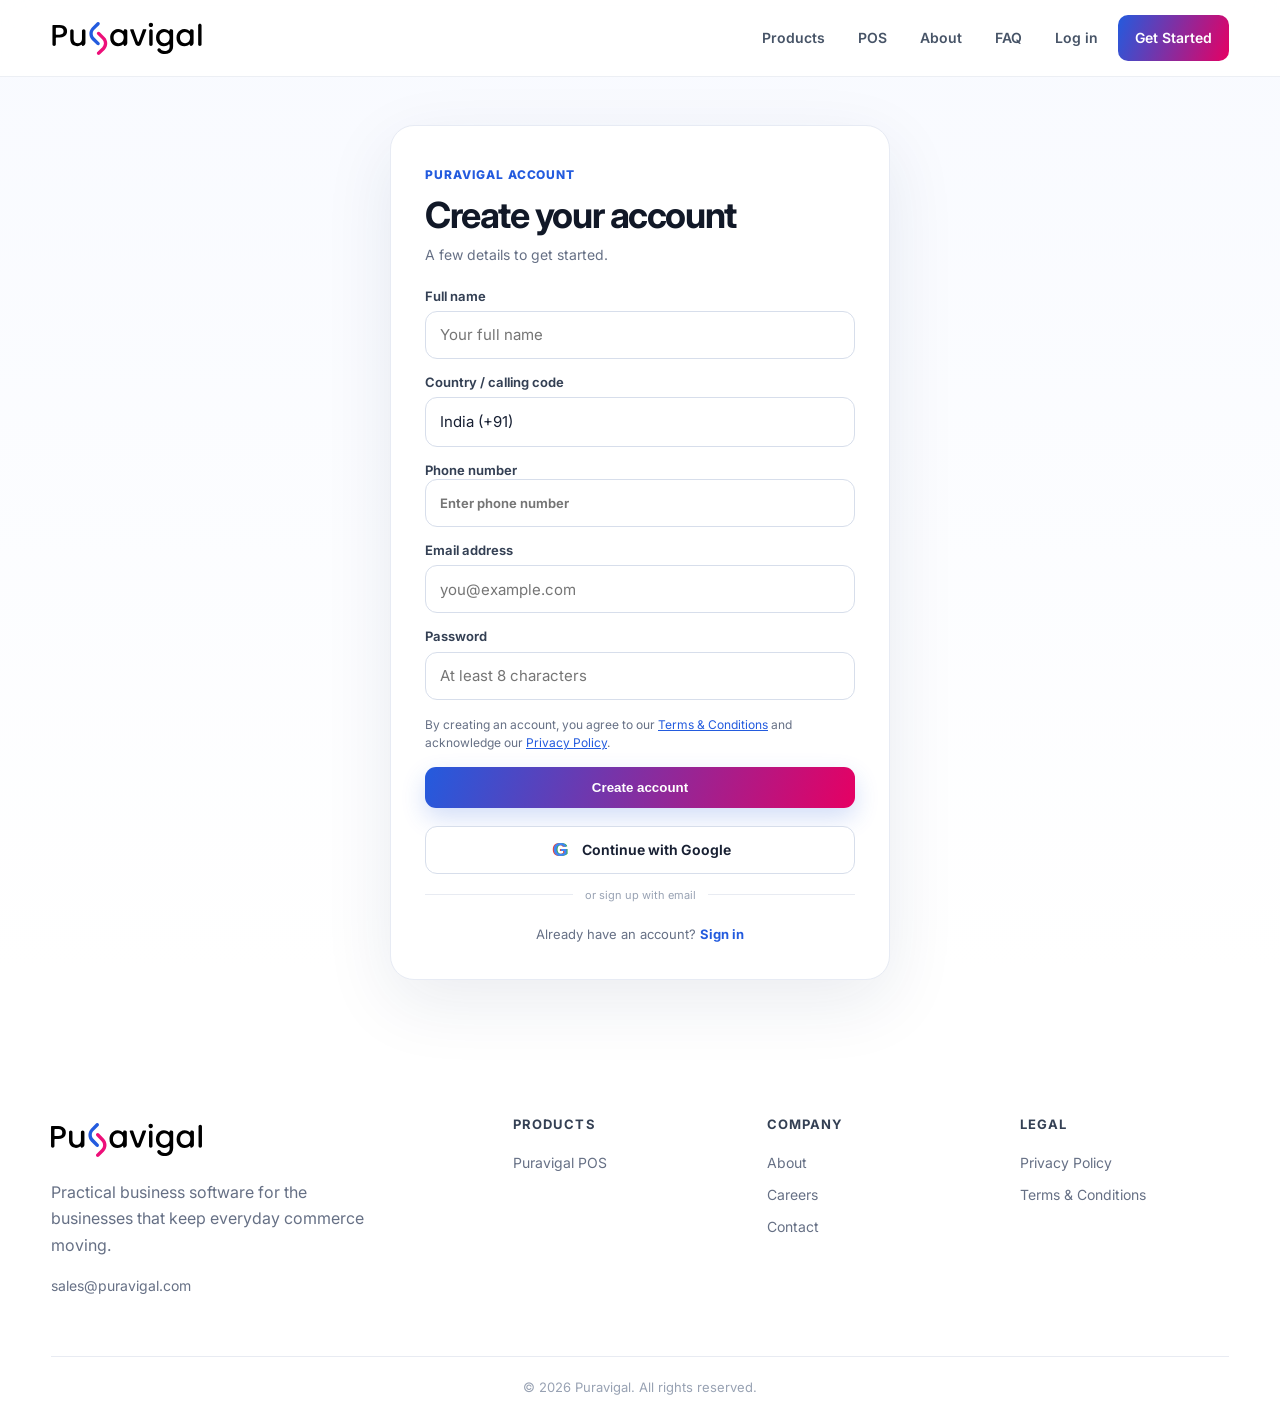
==== commit d1bdb7cd: "Unify signup design and shared site shell" ====
--- a/signup.html
+++ b/signup.html
@@ -2,11 +2,11 @@
 <html lang="en-IN">
 <head>
 <meta charset="utf-8"><meta name="viewport" content="width=device-width,initial-scale=1">
-<title>Create a Puravigal Account | Sign up</title>
-<meta name="description" content="Create your Puravigal account to get started with Puravigal products.">
+<title>Create Your Puravigal Account | Sign Up</title>
+<meta name="description" content="Create your Puravigal account to get started with practical business software. Sign up with email or Google and securely verify your account.">
 <meta name="robots" content="noindex,follow">
 <link rel="canonical" href="https://www.puravigal.com/signup.html">
-<link rel="icon" href="images/fav/favicon.ico"><link rel="stylesheet" href="css/site.css?v=20261017-signup-ui-4">
+<link rel="icon" href="images/fav/favicon.ico"><link rel="stylesheet" href="css/site.css?v=20261022-signup-unified-1">
 <style>
 /* Signup form control consistency and accessible validation */
 .auth-card #signup-form input:not([type="checkbox"]),
@@ -62,17 +62,37 @@
 
 .google-signup-wrap{display:grid;gap:13px;margin:18px 0 20px}.google-signup-button{display:flex;align-items:center;justify-content:center;gap:11px;width:100%;min-height:48px;padding:12px 16px;border:1px solid #d7deeb;border-radius:12px;background:#fff;color:#182033;font:inherit;font-weight:600;font-size:15px;line-height:1.3;text-decoration:none;box-sizing:border-box;transition:background .18s,border-color .18s}.google-signup-button:hover{background:#f8faff;border-color:#aebbd3}.google-signup-g{display:inline-flex;align-items:center;justify-content:center;width:22px;height:22px;font:800 19px Arial,sans-serif;color:#4285f4;text-shadow:1px 0 #34a853,-1px 0 #ea4335}.google-signup-divider{display:flex;align-items:center;gap:12px;color:#8792a6;font-size:12px}.google-signup-divider:before,.google-signup-divider:after{content:"";height:1px;flex:1;background:#e5eaf2}
 </style>
-</head>
+<meta property="og:type" content="website"><meta property="og:site_name" content="Puravigal"><meta property="og:title" content="Create Your Puravigal Account | Sign Up"><meta property="og:description" content="Create your Puravigal account to get started with practical business software. Sign up with email or Google."><meta property="og:url" content="https://www.puravigal.com/signup.html"><meta property="og:image" content="https://www.puravigal.com/images/ogimage/puravigal-black-og.png"><meta name="twitter:card" content="summary_large_image"><meta name="twitter:title" content="Create Your Puravigal Account | Sign Up"><meta name="twitter:description" content="Create your Puravigal account to get started with practical business software. Sign up with email or Google."><meta name="twitter:image" content="https://www.puravigal.com/images/ogimage/puravigal-black-og.png"><script type="application/ld+json">{"@context":"https://schema.org","@type":"WebPage","name":"Create Your Puravigal Account | Sign Up","description":"Create your Puravigal account to get started with practical business software. Sign up with email or Google.","url":"https://www.puravigal.com/signup.html","isPartOf":{"@type":"WebSite","name":"Puravigal","url":"https://www.puravigal.com/"}}</script><style id="signup-unified-redesign">
+.auth-page{background:linear-gradient(180deg,#f8faff 0%,#fff 68%);min-height:100vh}
+.auth-shell{min-height:calc(100vh - 150px);display:grid;place-items:center;padding:48px 18px 64px!important}
+.auth-shell .auth-card{width:min(500px,100%)!important;max-width:500px!important;margin:0 auto;padding:34px!important;border:1px solid #e7ebf4;border-radius:24px!important;background:#fff;box-shadow:0 22px 70px rgba(25,43,86,.09)}
+.auth-card .eyebrow{margin-bottom:10px;color:#235BDE;font-size:12px;font-weight:800;letter-spacing:.08em;text-transform:uppercase}
+.auth-card h1{margin:0 0 8px!important;font-size:clamp(28px,4vw,36px)!important;line-height:1.15!important;letter-spacing:-.04em;color:#111827}
+.auth-card .auth-lead{margin:0 0 20px;color:#667085;font-size:14px;line-height:1.6}
+.auth-card #signup-form{display:grid;gap:14px;width:100%}
+.auth-card #signup-form label{display:grid;gap:6px;width:100%;min-width:0;color:#344054;font-size:13px;font-weight:650;line-height:1.4}
+.auth-card #signup-form input:not([type=checkbox]),.auth-card #signup-form select,.auth-card #verify-panel input{display:block;width:100%!important;max-width:100%!important;min-width:0!important;min-height:48px;height:48px;box-sizing:border-box!important;padding:12px 14px!important;border:1px solid #d7deeb!important;border-radius:12px!important;background:#fff!important;color:#182033!important;font:400 15px Inter,system-ui,sans-serif!important}
+.auth-card #signup-form select{padding-right:42px!important;appearance:none!important;-webkit-appearance:none!important;background-position:right 14px center!important}
+.auth-card #signup-form .signup-legal-copy{margin:2px 0 0;color:#667085;font-size:12px;line-height:1.55}
+.auth-card #signup-form .check{display:flex;align-items:flex-start;gap:10px;font-size:12px;line-height:1.55;font-weight:400}
+.auth-card #marketing-consent-row[hidden],.auth-card #signup-form[hidden],.auth-card #verify-panel[hidden]{display:none!important}
+.auth-card #verify-panel{display:flex;flex-direction:column;gap:12px;margin-top:18px;width:100%}
+.auth-card .google-signup-wrap{display:grid;gap:12px;margin:18px 0 0}
+.auth-card .google-signup-button{display:flex;align-items:center;justify-content:center;gap:10px;width:100%;min-height:48px;padding:12px 16px;border:1px solid #d7deeb;border-radius:12px;background:#fff;color:#182033;font-size:14px;font-weight:650}
+.auth-card .google-signup-button:hover{border-color:#aab8d3;background:#f9fbff}
+.auth-card .google-signup-divider{display:flex;align-items:center;gap:12px;color:#98a2b3;font-size:11px}
+.auth-card .google-signup-divider:before,.auth-card .google-signup-divider:after{content:"";height:1px;flex:1;background:#e8ebf2}
+.auth-card #signup-form[hidden]~.google-signup-wrap{display:none}
+.auth-card .auth-switch{margin:20px 0 0;text-align:center;color:#667085;font-size:13px}
+@media(max-width:600px){.auth-shell{padding:28px 14px 40px!important}.auth-shell .auth-card{padding:26px 20px!important;border-radius:20px!important}.auth-card h1{font-size:30px!important}}
+</style></head>
 <body class="auth-page">
-<header class="site-header"><div class="container nav-wrap"><a class="brand" href="index.html"><img src="images/puravigal-black-logo.svg" alt="Puravigal" width="151"></a><nav><a href="index.html">Home</a><a href="pos/">POS</a><a href="https://accounts.puravigal.com/?mode=signin">Sign in</a></nav></div></header>
+<div data-site-header></div>
 <main><section class="auth-shell"><div class="auth-card">
-<span class="eyebrow">Puravigal account</span><h1 id="form-title">Create your Puravigal account.</h1>
-<p class="auth-lead" id="form-description">One account for your Puravigal journey. Sign in and account security are managed centrally.</p>
+<span class="eyebrow">Puravigal account</span><h1 id="form-title">Create your account</h1>
+<p class="auth-lead" id="form-description">A few details to get started.</p>
 <div id="form-message" role="status" aria-live="polite" class="form-note"></div>
-<div class="google-signup-wrap">
-<a class="google-signup-button" href="https://accounts.puravigal.com/?google_signup=1"><span class="google-signup-g" aria-hidden="true">G</span>Continue with Google</a>
-<div class="google-signup-divider"><span>or sign up with email</span></div>
-</div>
+
 <form id="signup-form">
 <label>Full name<input id="full-name" type="text" autocomplete="name" placeholder="Your full name" required minlength="2" maxlength="120"></label>
 <label>Country / calling code<select id="country-code" autocomplete="tel-country-code" required><option value="+91" data-country="IN">India (+91)</option><option value="+1" data-country="US">United States (+1)</option><option value="+44" data-country="GB">United Kingdom (+44)</option><option value="+971" data-country="AE">United Arab Emirates (+971)</option><option value="+61" data-country="AU">Australia (+61)</option><option value="+65" data-country="SG">Singapore (+65)</option><option value="+60" data-country="MY">Malaysia (+60)</option><option value="+94" data-country="LK">Sri Lanka (+94)</option><option value="+880" data-country="BD">Bangladesh (+880)</option><option value="+977" data-country="NP">Nepal (+977)</option><option value="+966" data-country="SA">Saudi Arabia (+966)</option><option value="+974" data-country="QA">Qatar (+974)</option><option value="+49" data-country="DE">Germany (+49)</option><option value="+33" data-country="FR">France (+33)</option><option value="+81" data-country="JP">Japan (+81)</option><option value="+82" data-country="KR">South Korea (+82)</option><option value="+86" data-country="CN">China (+86)</option><option value="+27" data-country="ZA">South Africa (+27)</option></select></label>
@@ -83,6 +103,10 @@
 <label class="check" id="marketing-consent-row" hidden><input id="marketing-consent" type="checkbox"> Yes, I would like to receive marketing communications from Puravigal, its services, events and regional partners. This is optional and can be withdrawn at any time.</label>
 <button class="btn primary auth-submit" type="submit" id="submit-button">Create account</button>
 </form>
+<div class="google-signup-wrap">
+<a class="google-signup-button" href="https://accounts.puravigal.com/?google_signup=1"><span class="google-signup-g" aria-hidden="true">G</span>Continue with Google</a>
+<div class="google-signup-divider"><span>or sign up with email</span></div>
+</div>
 <div id="verify-panel" hidden>
 <label>Email verification code<input id="otp" inputmode="numeric" autocomplete="one-time-code" maxlength="6" pattern="[0-9]{6}" placeholder="6-digit code" required></label>
 <button class="btn primary auth-submit" id="verify-button" type="button">Verify email</button>
@@ -90,7 +114,8 @@
 </div>
 <p class="auth-switch">Already have an account? <a href="https://accounts.puravigal.com/?mode=signin">Sign in</a></p>
 </div></section></main>
-<footer><div class="container copyright">© 2026 Puravigal · <a href="privacy-policy.html">Privacy</a> · <a href="terms-and-conditions.html">Terms</a></div></footer>
+<div data-site-footer></div>
+<script src="js/site-shell.js"></script>
 <script>
 (function(){
  const API="https://puravigal-accounts-api.onrender.com";
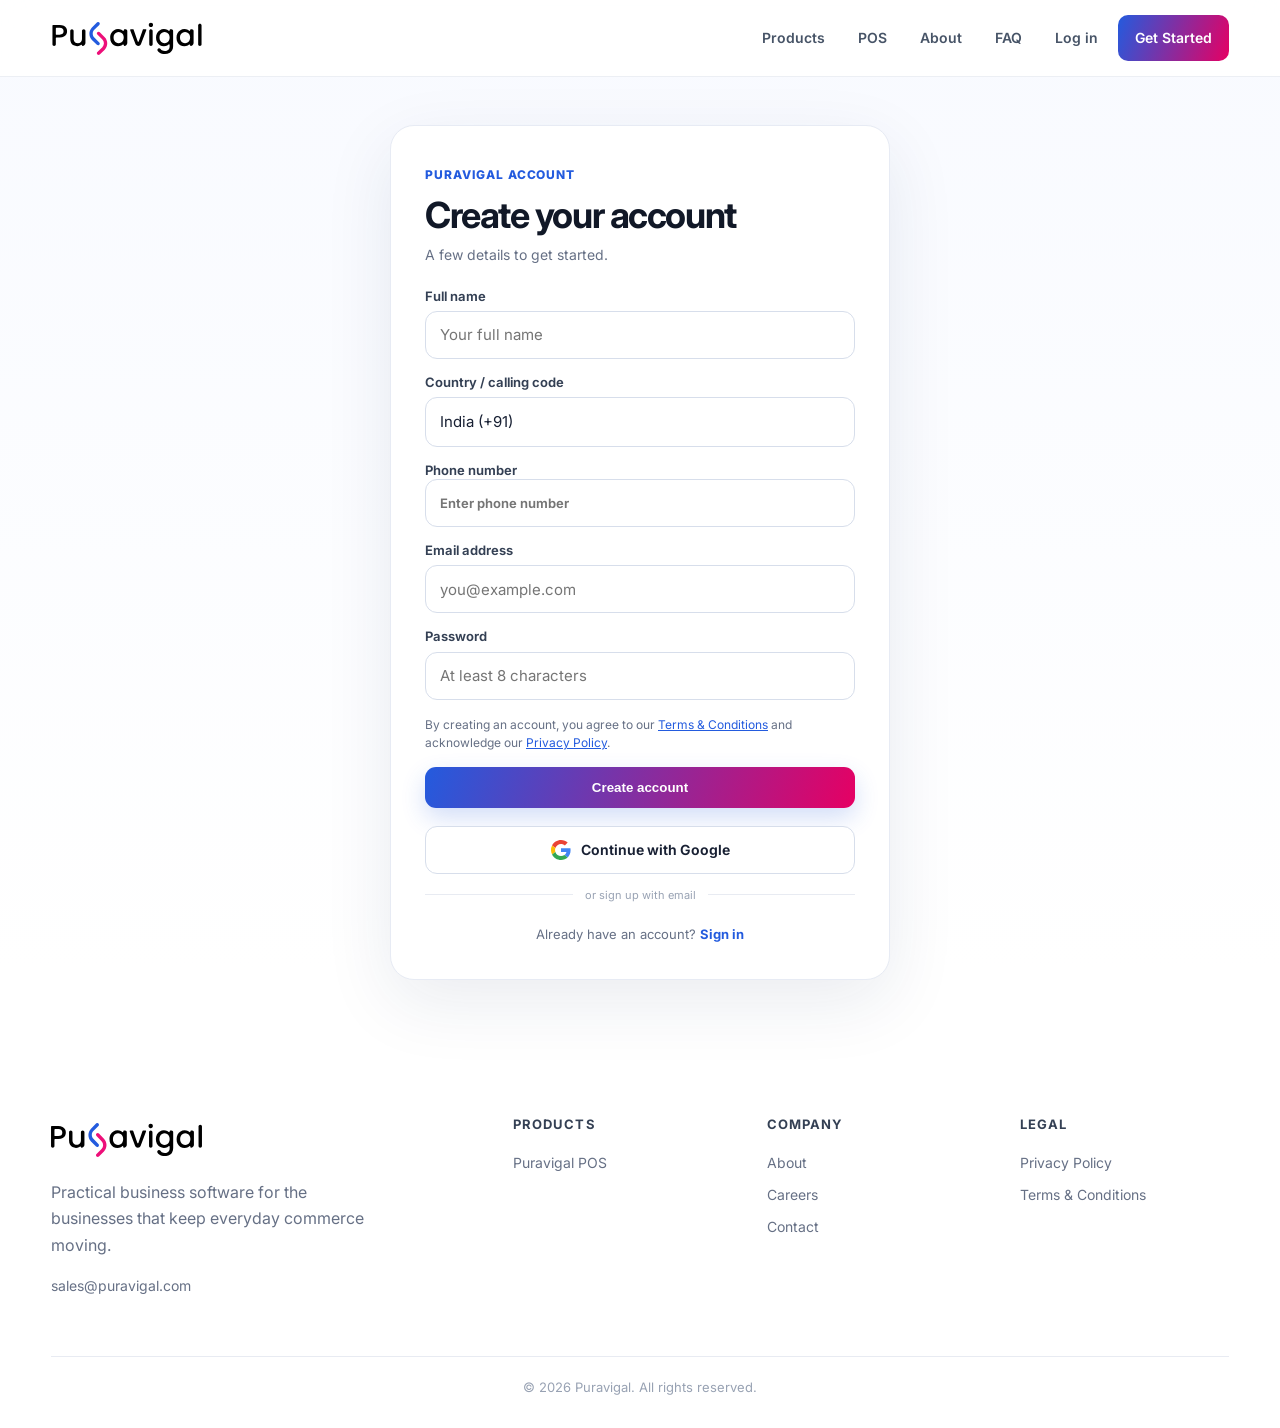
==== commit a62555fc: "Use official multicolor Google G mark on signup page" ====
--- a/signup.html
+++ b/signup.html
@@ -4,7 +4,7 @@
 <meta charset="utf-8"><meta name="viewport" content="width=device-width,initial-scale=1">
 <title>Create Your Puravigal Account | Sign Up</title>
 <meta name="description" content="Create your Puravigal account to get started with practical business software. Sign up with email or Google and securely verify your account.">
-<meta name="robots" content="noindex,follow">
+<meta name="robots" content="index,follow,max-image-preview:large">
 <link rel="canonical" href="https://www.puravigal.com/signup.html">
 <link rel="icon" href="images/fav/favicon.ico"><link rel="stylesheet" href="css/site.css?v=20261022-signup-unified-1">
 <style>
@@ -60,7 +60,7 @@
 @keyframes signup-spin{to{transform:rotate(360deg)}}
 @media(prefers-reduced-motion:reduce){.signup-spinner{animation-duration:1.6s}}
 
-.google-signup-wrap{display:grid;gap:13px;margin:18px 0 20px}.google-signup-button{display:flex;align-items:center;justify-content:center;gap:11px;width:100%;min-height:48px;padding:12px 16px;border:1px solid #d7deeb;border-radius:12px;background:#fff;color:#182033;font:inherit;font-weight:600;font-size:15px;line-height:1.3;text-decoration:none;box-sizing:border-box;transition:background .18s,border-color .18s}.google-signup-button:hover{background:#f8faff;border-color:#aebbd3}.google-signup-g{display:inline-flex;align-items:center;justify-content:center;width:22px;height:22px;font:800 19px Arial,sans-serif;color:#4285f4;text-shadow:1px 0 #34a853,-1px 0 #ea4335}.google-signup-divider{display:flex;align-items:center;gap:12px;color:#8792a6;font-size:12px}.google-signup-divider:before,.google-signup-divider:after{content:"";height:1px;flex:1;background:#e5eaf2}
+.google-signup-wrap{display:grid;gap:13px;margin:18px 0 20px}.google-signup-button{display:flex;align-items:center;justify-content:center;gap:11px;width:100%;min-height:48px;padding:12px 16px;border:1px solid #d7deeb;border-radius:12px;background:#fff;color:#182033;font:inherit;font-weight:600;font-size:15px;line-height:1.3;text-decoration:none;box-sizing:border-box;transition:background .18s,border-color .18s}.google-signup-button:hover{background:#f8faff;border-color:#aebbd3}.google-signup-g{display:inline-flex;align-items:center;justify-content:center;width:20px;height:20px;flex:0 0 20px}.google-signup-g svg{display:block;width:20px;height:20px}.google-signup-divider{display:flex;align-items:center;gap:12px;color:#8792a6;font-size:12px}.google-signup-divider:before,.google-signup-divider:after{content:"";height:1px;flex:1;background:#e5eaf2}
 </style>
 <meta property="og:type" content="website"><meta property="og:site_name" content="Puravigal"><meta property="og:title" content="Create Your Puravigal Account | Sign Up"><meta property="og:description" content="Create your Puravigal account to get started with practical business software. Sign up with email or Google."><meta property="og:url" content="https://www.puravigal.com/signup.html"><meta property="og:image" content="https://www.puravigal.com/images/ogimage/puravigal-black-og.png"><meta name="twitter:card" content="summary_large_image"><meta name="twitter:title" content="Create Your Puravigal Account | Sign Up"><meta name="twitter:description" content="Create your Puravigal account to get started with practical business software. Sign up with email or Google."><meta name="twitter:image" content="https://www.puravigal.com/images/ogimage/puravigal-black-og.png"><script type="application/ld+json">{"@context":"https://schema.org","@type":"WebPage","name":"Create Your Puravigal Account | Sign Up","description":"Create your Puravigal account to get started with practical business software. Sign up with email or Google.","url":"https://www.puravigal.com/signup.html","isPartOf":{"@type":"WebSite","name":"Puravigal","url":"https://www.puravigal.com/"}}</script><style id="signup-unified-redesign">
 .auth-page{background:linear-gradient(180deg,#f8faff 0%,#fff 68%);min-height:100vh}
@@ -104,7 +104,7 @@
 <button class="btn primary auth-submit" type="submit" id="submit-button">Create account</button>
 </form>
 <div class="google-signup-wrap">
-<a class="google-signup-button" href="https://accounts.puravigal.com/?google_signup=1"><span class="google-signup-g" aria-hidden="true">G</span>Continue with Google</a>
+<a class="google-signup-button" href="https://accounts.puravigal.com/?google_signup=1"><span class="google-signup-g" aria-hidden="true"><svg viewBox="0 0 48 48" role="img" focusable="false" xmlns="http://www.w3.org/2000/svg"><path fill="#EA4335" d="M24 9.5c3.54 0 6.71 1.22 9.21 3.6l6.85-6.85C35.9 2.38 30.47 0 24 0 14.62 0 6.51 5.38 2.56 13.22l7.98 6.19C12.43 13.72 17.74 9.5 24 9.5z"/><path fill="#4285F4" d="M46.98 24.55c0-1.57-.15-3.09-.38-4.55H24v9.02h12.94c-.58 2.96-2.26 5.48-4.76 7.18l7.73 6C44.42 37.7 46.98 31.7 46.98 24.55z"/><path fill="#FBBC05" d="M10.53 28.59A14.4 14.4 0 0 1 9.75 24c0-1.59.27-3.13.76-4.59l-7.98-6.19A23.9 23.9 0 0 0 0 24c0 3.87.93 7.52 2.56 10.78l7.97-6.19z"/><path fill="#34A853" d="M24 48c6.48 0 11.93-2.13 15.91-5.8l-7.73-6c-2.14 1.45-4.89 2.3-8.18 2.3-6.26 0-11.57-4.22-13.47-9.91l-7.97 6.19C6.51 42.62 14.62 48 24 48z"/></svg></span>Continue with Google</a>
 <div class="google-signup-divider"><span>or sign up with email</span></div>
 </div>
 <div id="verify-panel" hidden>
